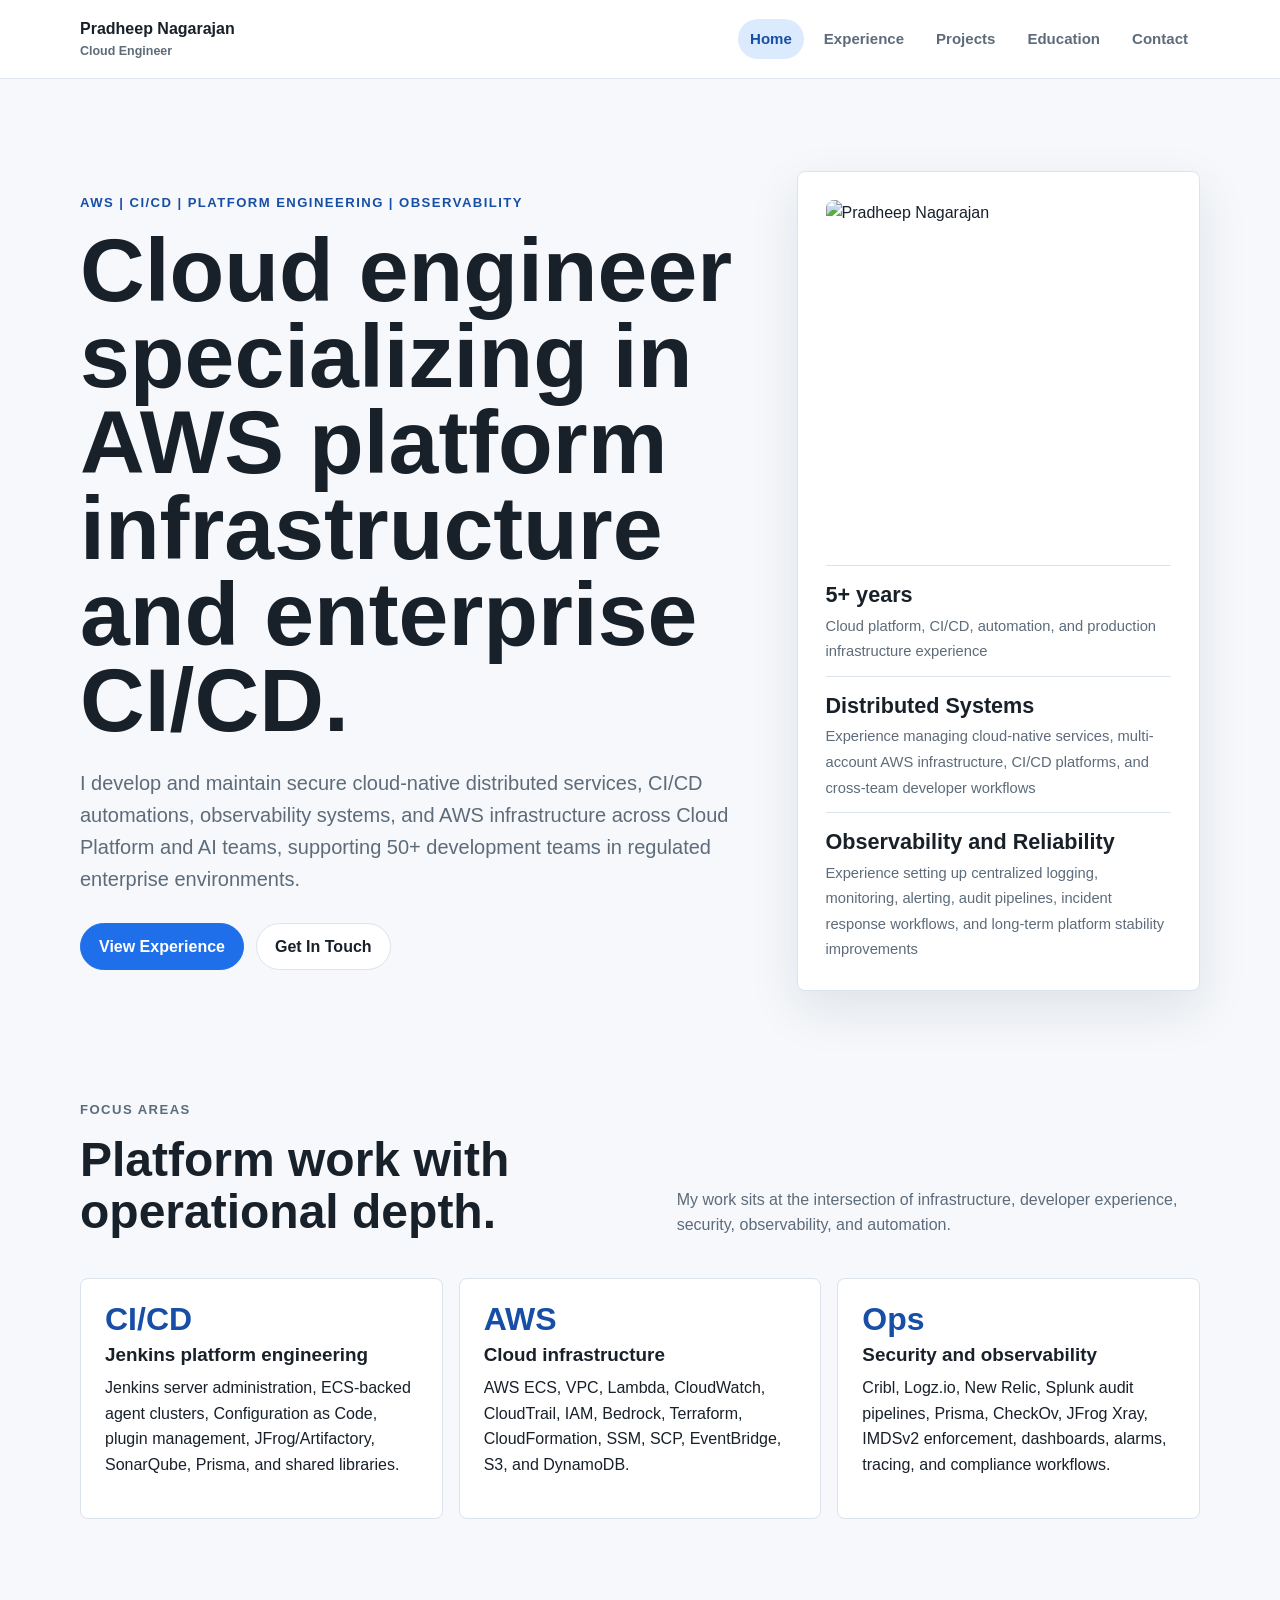
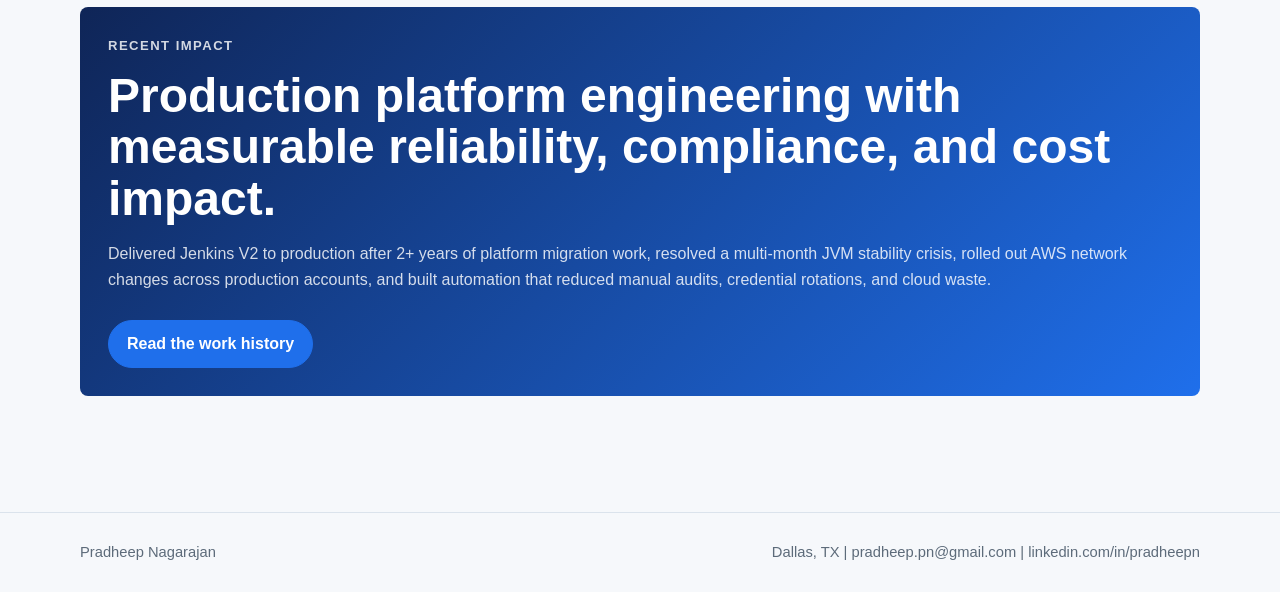
==== index.html @ 3d2385f6 "Bust stale stylesheet cache" ====
<!doctype html>
<html lang="en">
<head>
  <meta charset="utf-8">
  <meta name="viewport" content="width=device-width, initial-scale=1.0">
  <meta name="description" content="Pradheep Nagarajan - Cloud Engineer focused on AWS, platform engineering, CI/CD, observability, security, automation, and AI infrastructure.">
  <title>Pradheep Nagarajan | Cloud Engineer</title>
  <link rel="stylesheet" href="style.css?v=20260517">
</head>
<body>
  <header class="site-header">
    <nav class="nav" aria-label="Primary navigation">
      <a class="brand" href="index.html">Pradheep Nagarajan <span>Cloud Engineer</span></a>
      <div class="nav-links">
        <a class="active" href="index.html">Home</a>
        <a href="experience.html">Experience</a>
        <a href="project.html">Projects</a>
        <a href="education.html">Education</a>
        <a href="contact.html">Contact</a>
      </div>
    </nav>
  </header>

  <main class="page">
    <section class="hero">
      <div>
        <p class="eyebrow">AWS | CI/CD | Platform Engineering | Observability</p>
        <h1>Cloud engineer specializing in AWS platform infrastructure and enterprise CI/CD.</h1>
        <p class="lead">I develop and maintain secure cloud-native distributed services, CI/CD automations, observability systems, and AWS infrastructure across Cloud Platform and AI teams, supporting 50+ development teams in regulated enterprise environments.</p>
        <div class="hero-actions">
          <a class="button primary" href="experience.html">View Experience</a>
          <a class="button secondary" href="contact.html">Get In Touch</a>
        </div>
      </div>
      <aside class="hero-card" aria-label="Profile summary">
        <img class="profile-photo" src="dp.jpg" alt="Pradheep Nagarajan">
        <div class="quick-facts">
          <div class="fact">
            <strong>5+ years</strong>
            <span>Cloud platform, CI/CD, automation, and production infrastructure experience</span>
          </div>
          <div class="fact">
            <strong>Distributed Systems</strong>
            <span>Experience managing cloud-native services, multi-account AWS infrastructure, CI/CD platforms, and cross-team developer workflows</span>
          </div>
          <div class="fact">
            <strong>Observability and Reliability</strong>
            <span>Experience setting up centralized logging, monitoring, alerting, audit pipelines, incident response workflows, and long-term platform stability improvements</span>
          </div>
        </div>
      </aside>
    </section>

    <section class="section">
      <div class="section-header">
        <div>
          <p class="eyebrow">Focus Areas</p>
          <h2>Platform work with operational depth.</h2>
        </div>
        <p>My work sits at the intersection of infrastructure, developer experience, security, observability, and automation.</p>
      </div>
      <div class="grid three">
        <article class="card">
          <span class="metric">CI/CD</span>
          <h3>Jenkins platform engineering</h3>
          <p>Jenkins server administration, ECS-backed agent clusters, Configuration as Code, plugin management, JFrog/Artifactory, SonarQube, Prisma, and shared libraries.</p>
        </article>
        <article class="card">
          <span class="metric">AWS</span>
          <h3>Cloud infrastructure</h3>
          <p>AWS ECS, VPC, Lambda, CloudWatch, CloudTrail, IAM, Bedrock, Terraform, CloudFormation, SSM, SCP, EventBridge, S3, and DynamoDB.</p>
        </article>
        <article class="card">
          <span class="metric">Ops</span>
          <h3>Security and observability</h3>
          <p>Cribl, Logz.io, New Relic, Splunk audit pipelines, Prisma, CheckOv, JFrog Xray, IMDSv2 enforcement, dashboards, alarms, tracing, and compliance workflows.</p>
        </article>
      </div>
    </section>

    <section class="section">
      <div class="callout">
        <p class="eyebrow">Recent Impact</p>
        <h2>Production platform engineering with measurable reliability, compliance, and cost impact.</h2>
        <p>Delivered Jenkins V2 to production after 2+ years of platform migration work, resolved a multi-month JVM stability crisis, rolled out AWS network changes across production accounts, and built automation that reduced manual audits, credential rotations, and cloud waste.</p>
        <div class="button-row">
          <a class="button primary" href="experience.html">Read the work history</a>
        </div>
      </div>
    </section>
  </main>

  <footer class="footer">
    <div class="footer-inner">
      <span>Pradheep Nagarajan</span>
      <span>Dallas, TX | pradheep.pn@gmail.com | linkedin.com/in/pradheepn</span>
    </div>
  </footer>
</body>
</html>
---- style.css ----
:root {
  color-scheme: light;
  --bg: #f6f8fb;
  --surface: #ffffff;
  --surface-strong: #eef3f8;
  --text: #18202a;
  --muted: #5d6b7a;
  --line: #dbe3ec;
  --accent: #1f6feb;
  --accent-dark: #174ea6;
  --accent-soft: #dceafe;
  --shadow: 0 18px 50px rgba(22, 35, 55, 0.1);
  --radius: 8px;
  --max: 1120px;
}

* {
  box-sizing: border-box;
}

html {
  scroll-behavior: smooth;
}

body {
  margin: 0;
  background: var(--bg);
  color: var(--text);
  font-family: Inter, "Segoe UI", Roboto, Arial, sans-serif;
  line-height: 1.6;
}

a {
  color: inherit;
  text-decoration: none;
}

a:hover {
  color: var(--accent);
}

img {
  max-width: 100%;
}

.site-header {
  position: sticky;
  top: 0;
  z-index: 20;
  border-bottom: 1px solid rgba(219, 227, 236, 0.85);
  background: rgba(255, 255, 255, 0.92);
  backdrop-filter: blur(16px);
}

.nav {
  display: flex;
  align-items: center;
  justify-content: space-between;
  gap: 24px;
  width: min(100% - 32px, var(--max));
  margin: 0 auto;
  padding: 16px 0;
}

.brand {
  display: flex;
  flex-direction: column;
  font-weight: 800;
  letter-spacing: 0;
}

.brand span {
  color: var(--muted);
  font-size: 0.78rem;
  font-weight: 600;
}

.nav-links {
  display: flex;
  align-items: center;
  gap: 8px;
  flex-wrap: wrap;
}

.nav-links a {
  border-radius: 999px;
  color: var(--muted);
  font-size: 0.94rem;
  font-weight: 700;
  padding: 8px 12px;
}

.nav-links a:hover,
.nav-links a.active {
  background: var(--accent-soft);
  color: var(--accent-dark);
}

.page {
  width: min(100% - 32px, var(--max));
  margin: 0 auto;
  padding: 56px 0 72px;
}

.hero {
  display: grid;
  grid-template-columns: minmax(0, 1.25fr) minmax(280px, 0.75fr);
  align-items: center;
  gap: 44px;
  min-height: calc(100vh - 74px);
  padding: 36px 0 64px;
}

.eyebrow {
  color: var(--accent-dark);
  font-size: 0.82rem;
  font-weight: 800;
  letter-spacing: 0.11em;
  margin: 0 0 14px;
  text-transform: uppercase;
}

h1,
h2,
h3,
p {
  margin-top: 0;
}

h1 {
  font-size: clamp(2.75rem, 7vw, 5.8rem);
  line-height: 0.96;
  margin-bottom: 24px;
}

h2 {
  font-size: clamp(1.8rem, 4vw, 3rem);
  line-height: 1.08;
  margin-bottom: 16px;
}

h3 {
  font-size: 1.18rem;
  line-height: 1.3;
  margin-bottom: 8px;
}

.lead {
  color: var(--muted);
  font-size: clamp(1.05rem, 2vw, 1.25rem);
  max-width: 760px;
}

.hero-actions,
.button-row {
  display: flex;
  flex-wrap: wrap;
  gap: 12px;
  margin-top: 28px;
}

.button {
  align-items: center;
  border: 1px solid var(--line);
  border-radius: 999px;
  display: inline-flex;
  font-weight: 800;
  gap: 8px;
  justify-content: center;
  min-height: 44px;
  padding: 10px 18px;
}

.button.primary {
  background: var(--accent);
  border-color: var(--accent);
  color: white;
}

.button.primary:hover {
  background: var(--accent-dark);
  color: white;
}

.button.secondary {
  background: var(--surface);
  color: var(--text);
}

.hero-card {
  background: var(--surface);
  border: 1px solid var(--line);
  border-radius: var(--radius);
  box-shadow: var(--shadow);
  padding: 28px;
}

.profile-photo {
  aspect-ratio: 1;
  border-radius: var(--radius);
  display: block;
  object-fit: cover;
  width: 100%;
}

.quick-facts {
  display: grid;
  gap: 12px;
  margin-top: 20px;
}

.fact {
  border-top: 1px solid var(--line);
  padding-top: 12px;
}

.fact strong {
  display: block;
  font-size: 1.35rem;
}

.fact span {
  color: var(--muted);
  font-size: 0.92rem;
}

.section {
  padding: 44px 0;
}

.section-header {
  align-items: end;
  display: flex;
  gap: 20px;
  justify-content: space-between;
  margin-bottom: 24px;
}

.section-header p {
  color: var(--muted);
  max-width: 620px;
}

.grid {
  display: grid;
  gap: 16px;
}

.grid.two {
  grid-template-columns: repeat(2, minmax(0, 1fr));
}

.grid.three {
  grid-template-columns: repeat(3, minmax(0, 1fr));
}

.card {
  background: var(--surface);
  border: 1px solid var(--line);
  border-radius: var(--radius);
  padding: 24px;
}

.card.highlight {
  border-color: rgba(31, 111, 235, 0.32);
  box-shadow: var(--shadow);
}

.metric {
  color: var(--accent-dark);
  display: block;
  font-size: 2rem;
  font-weight: 900;
  line-height: 1;
  margin-bottom: 8px;
}

.tags {
  display: flex;
  flex-wrap: wrap;
  gap: 8px;
  margin-top: 16px;
}

.tag {
  background: var(--surface-strong);
  border: 1px solid var(--line);
  border-radius: 999px;
  color: var(--muted);
  font-size: 0.88rem;
  font-weight: 700;
  padding: 6px 10px;
}

.timeline {
  display: grid;
  gap: 20px;
}

.role {
  background: var(--surface);
  border: 1px solid var(--line);
  border-radius: var(--radius);
  padding: 28px;
}

.role-header {
  display: flex;
  gap: 20px;
  justify-content: space-between;
  margin-bottom: 18px;
}

.role-meta {
  color: var(--muted);
  font-weight: 700;
}

.role ul,
.project ul {
  margin: 14px 0 0;
  padding-left: 20px;
}

.role li,
.project li {
  margin-bottom: 10px;
}

.callout {
  background: linear-gradient(135deg, #0f2557, #1f6feb);
  border-radius: var(--radius);
  color: white;
  padding: 28px;
}

.callout p {
  color: rgba(255, 255, 255, 0.82);
}

.footer {
  border-top: 1px solid var(--line);
  color: var(--muted);
  font-size: 0.92rem;
  padding: 28px 0;
}

.footer-inner {
  display: flex;
  gap: 16px;
  justify-content: space-between;
  width: min(100% - 32px, var(--max));
  margin: 0 auto;
}

@media (max-width: 820px) {
  .nav {
    align-items: flex-start;
    flex-direction: column;
  }

  .nav-links {
    width: 100%;
  }

  .hero,
  .grid.two,
  .grid.three {
    grid-template-columns: 1fr;
  }

  .hero {
    min-height: auto;
    padding-top: 28px;
  }

  .section-header,
  .role-header,
  .footer-inner {
    align-items: flex-start;
    flex-direction: column;
  }
}
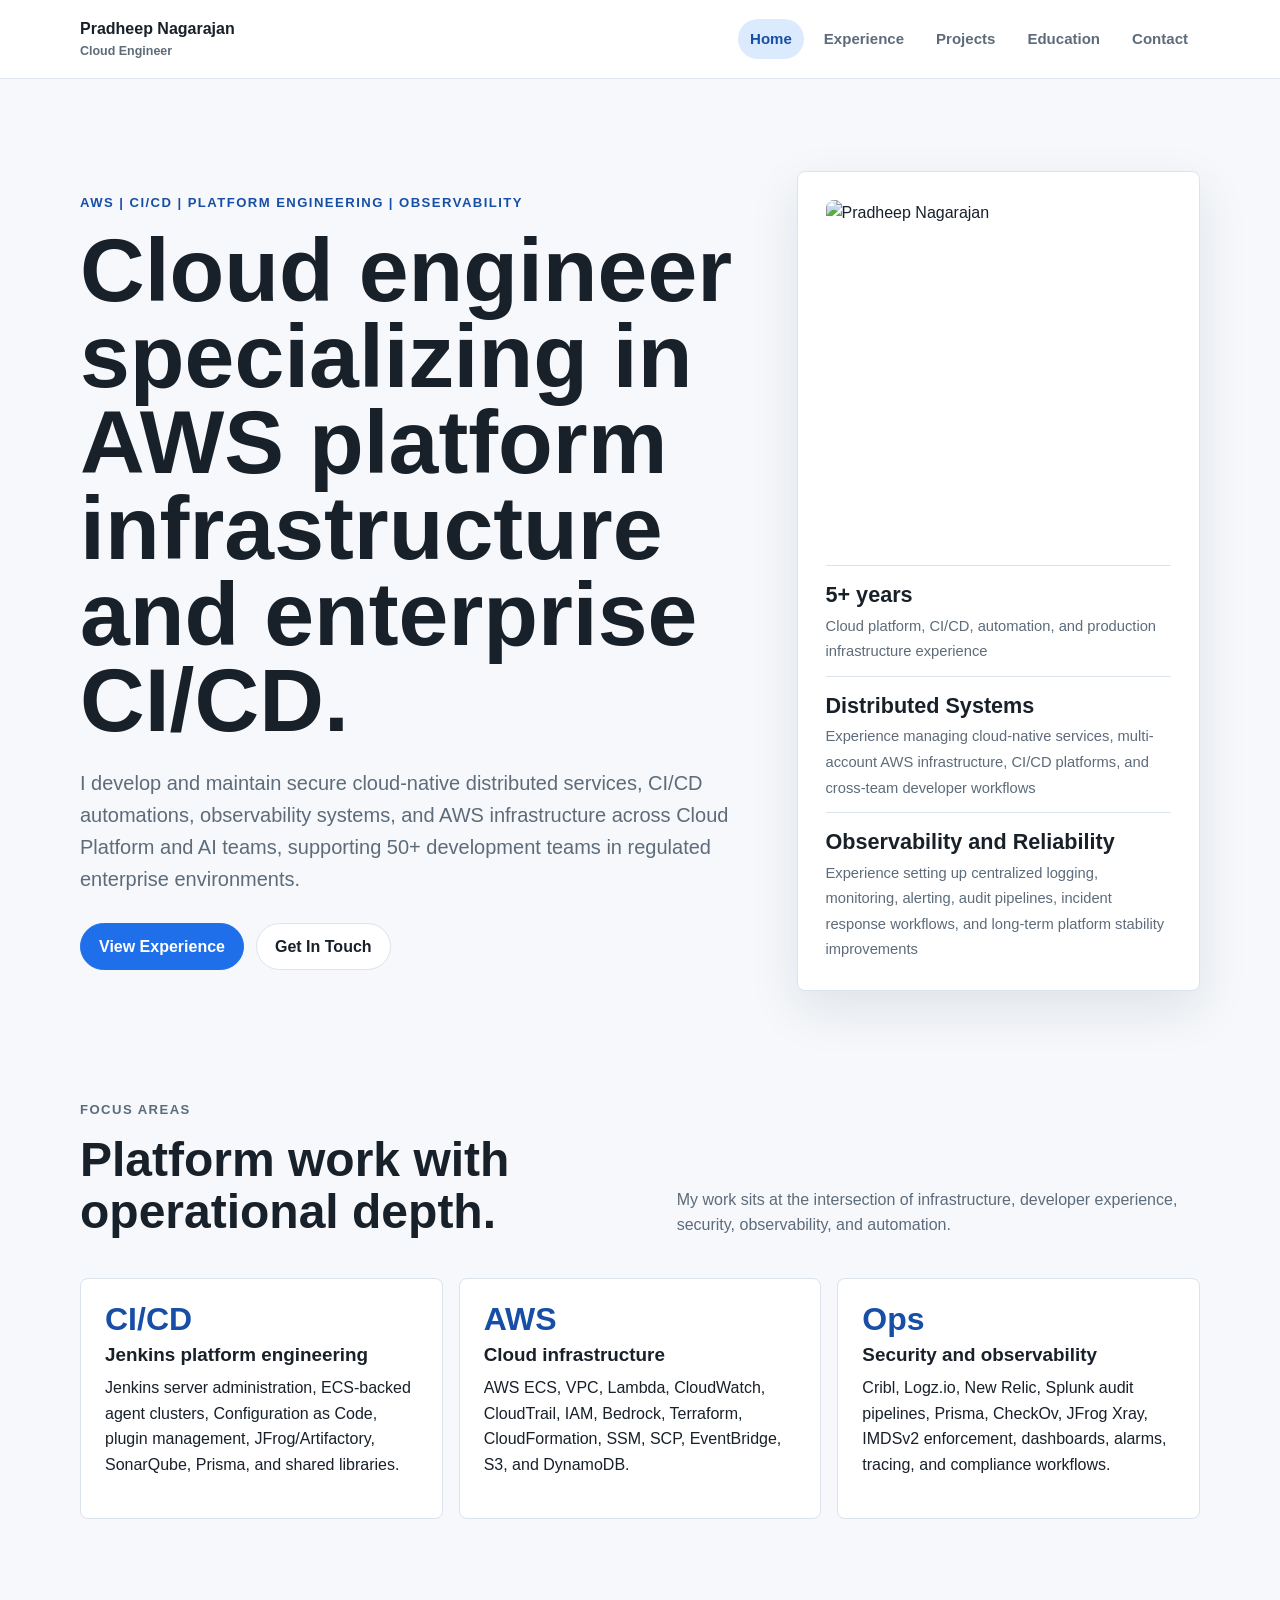
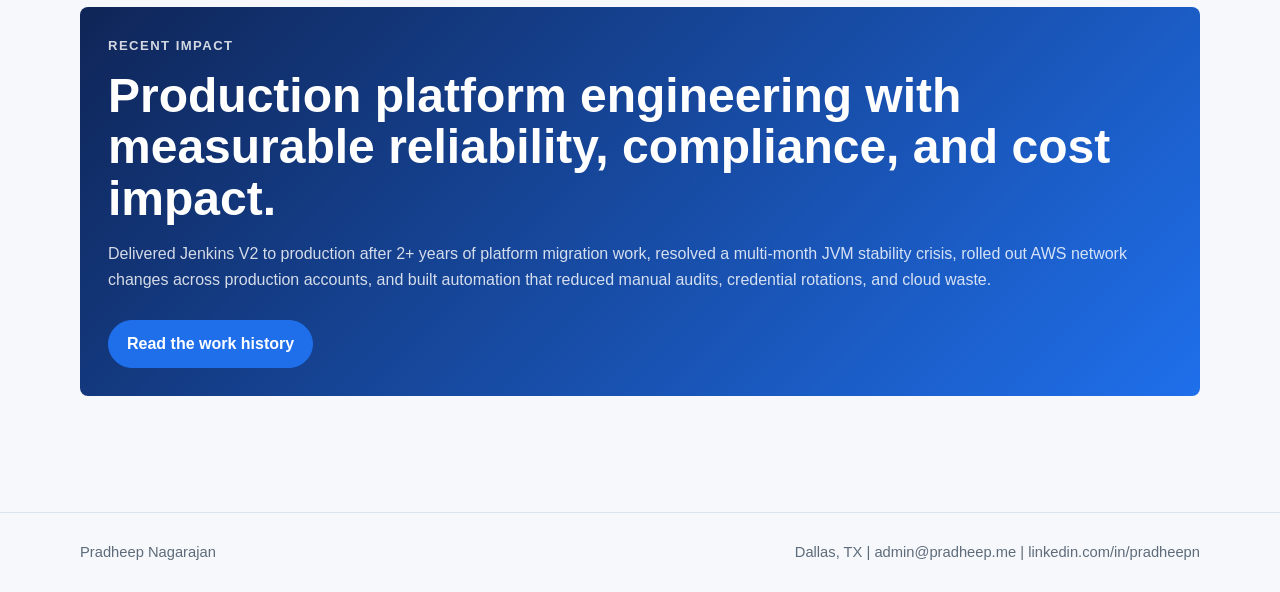
==== commit 26430b60: "Update public contact details" ====
--- a/index.html
+++ b/index.html
@@ -93,7 +93,7 @@
   <footer class="footer">
     <div class="footer-inner">
       <span>Pradheep Nagarajan</span>
-      <span>Dallas, TX | pradheep.pn@gmail.com | linkedin.com/in/pradheepn</span>
+      <span>Dallas, TX | admin@pradheep.me | linkedin.com/in/pradheepn</span>
     </div>
   </footer>
 </body>
--- a/style.css
+++ b/style.css
@@ -371,7 +371,7 @@
 
   .hero {
     min-height: auto;
-    padding-top: 28px;
+    padding: 28px 0 36px;
   }
 
   .section-header,
@@ -381,3 +381,75 @@
     flex-direction: column;
   }
 }
+
+@media (max-width: 560px) {
+  .page {
+    width: min(100% - 24px, var(--max));
+    padding: 28px 0 44px;
+  }
+
+  .nav {
+    gap: 12px;
+    padding: 12px 0;
+  }
+
+  .nav-links {
+    gap: 4px;
+  }
+
+  .nav-links a {
+    font-size: 0.86rem;
+    padding: 6px 9px;
+  }
+
+  .hero {
+    gap: 22px;
+    padding: 20px 0 28px;
+  }
+
+  h1 {
+    font-size: clamp(2.15rem, 12vw, 3rem);
+    margin-bottom: 16px;
+  }
+
+  h2 {
+    font-size: 1.65rem;
+  }
+
+  .lead {
+    font-size: 1rem;
+  }
+
+  .hero-actions,
+  .button-row {
+    margin-top: 18px;
+  }
+
+  .hero-card,
+  .card,
+  .role,
+  .callout {
+    padding: 18px;
+  }
+
+  .profile-photo {
+    max-height: 280px;
+  }
+
+  .quick-facts {
+    gap: 8px;
+    margin-top: 14px;
+  }
+
+  .fact {
+    padding-top: 10px;
+  }
+
+  .fact strong {
+    font-size: 1.12rem;
+  }
+
+  .section {
+    padding: 28px 0;
+  }
+}
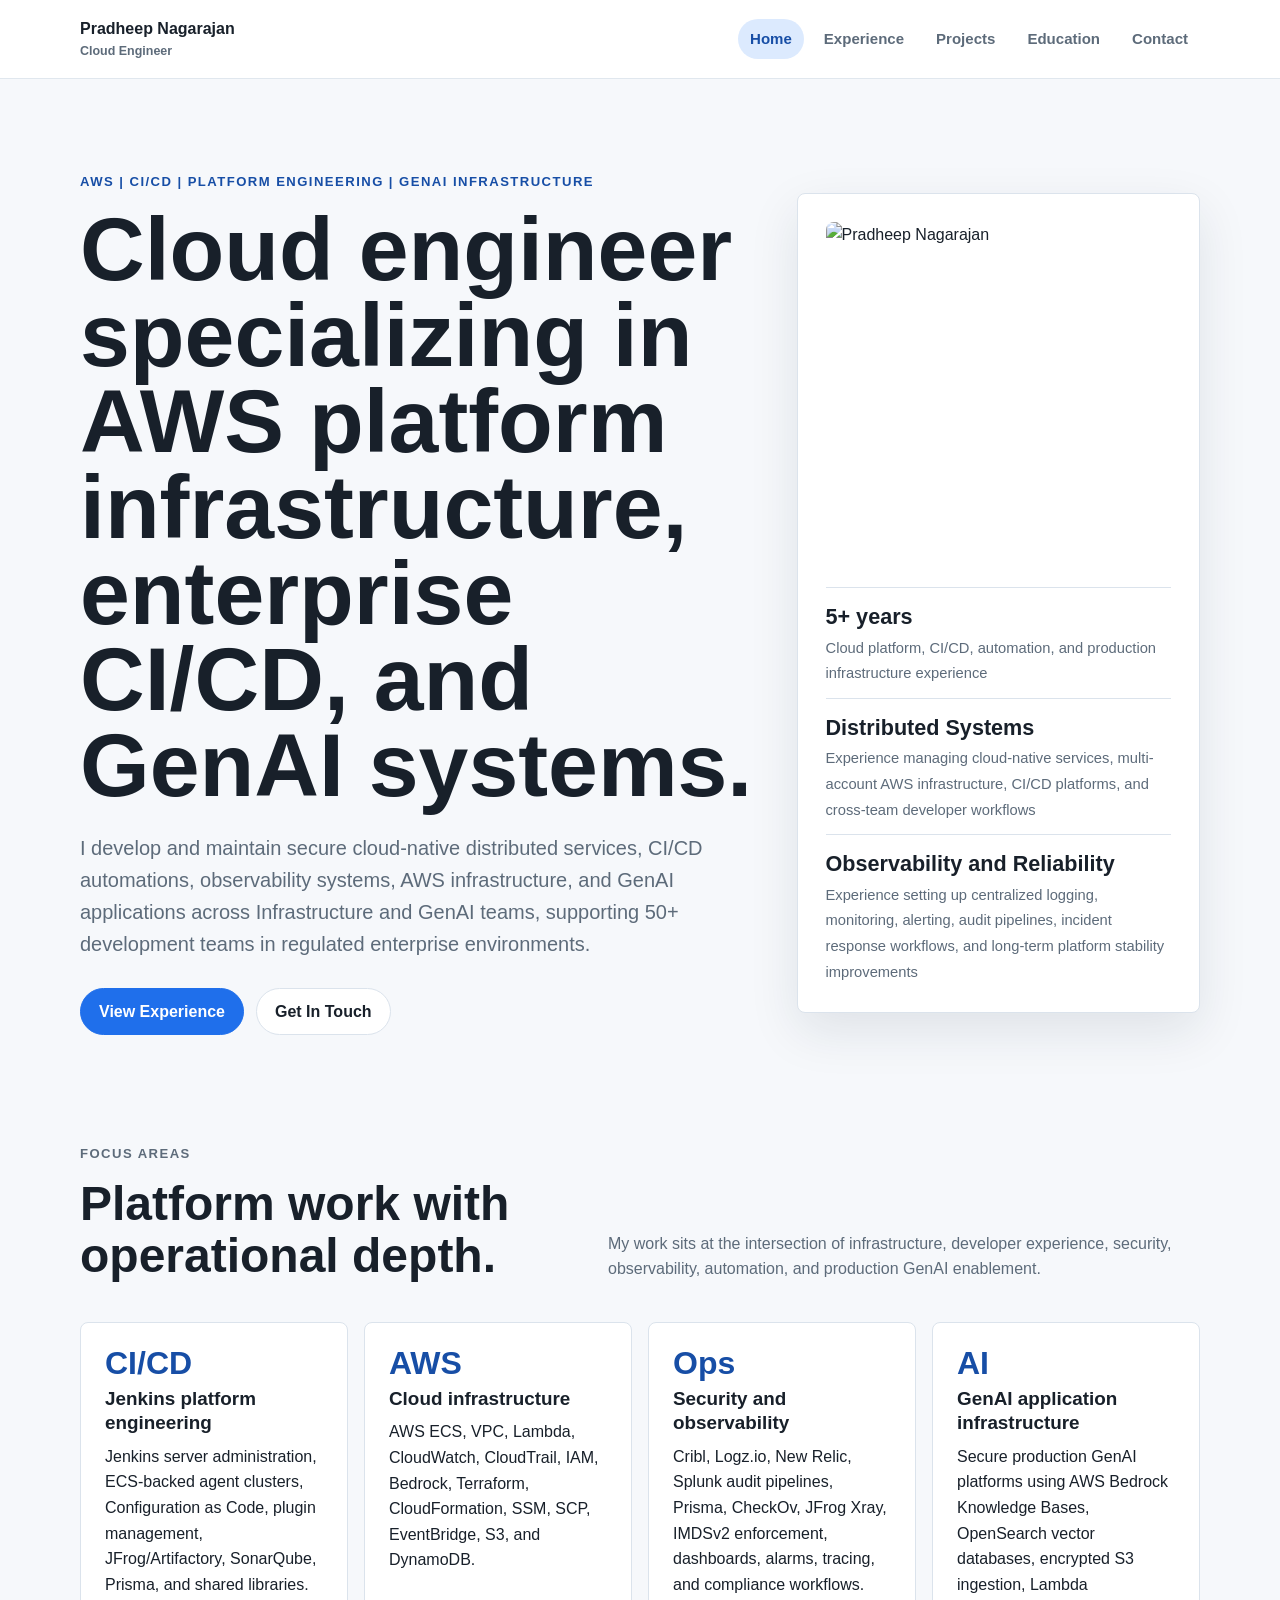
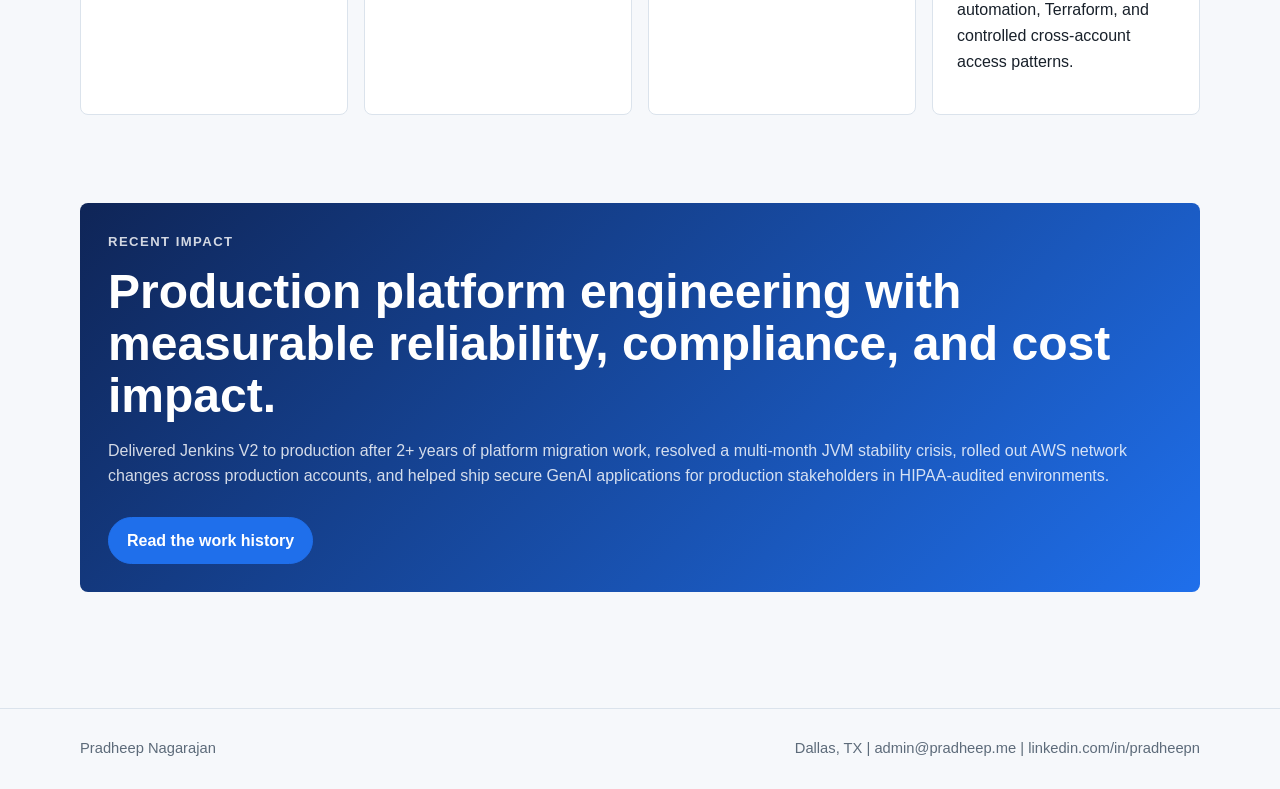
==== commit 0543e47a: "Surface GenAI experience on homepage" ====
--- a/index.html
+++ b/index.html
@@ -24,9 +24,9 @@
   <main class="page">
     <section class="hero">
       <div>
-        <p class="eyebrow">AWS | CI/CD | Platform Engineering | Observability</p>
-        <h1>Cloud engineer specializing in AWS platform infrastructure and enterprise CI/CD.</h1>
-        <p class="lead">I develop and maintain secure cloud-native distributed services, CI/CD automations, observability systems, and AWS infrastructure across Cloud Platform and AI teams, supporting 50+ development teams in regulated enterprise environments.</p>
+        <p class="eyebrow">AWS | CI/CD | Platform Engineering | GenAI Infrastructure</p>
+        <h1>Cloud engineer specializing in AWS platform infrastructure, enterprise CI/CD, and GenAI systems.</h1>
+        <p class="lead">I develop and maintain secure cloud-native distributed services, CI/CD automations, observability systems, AWS infrastructure, and GenAI applications across Infrastructure and GenAI teams, supporting 50+ development teams in regulated enterprise environments.</p>
         <div class="hero-actions">
           <a class="button primary" href="experience.html">View Experience</a>
           <a class="button secondary" href="contact.html">Get In Touch</a>
@@ -57,7 +57,7 @@
           <p class="eyebrow">Focus Areas</p>
           <h2>Platform work with operational depth.</h2>
         </div>
-        <p>My work sits at the intersection of infrastructure, developer experience, security, observability, and automation.</p>
+        <p>My work sits at the intersection of infrastructure, developer experience, security, observability, automation, and production GenAI enablement.</p>
       </div>
       <div class="grid three">
         <article class="card">
@@ -75,6 +75,11 @@
           <h3>Security and observability</h3>
           <p>Cribl, Logz.io, New Relic, Splunk audit pipelines, Prisma, CheckOv, JFrog Xray, IMDSv2 enforcement, dashboards, alarms, tracing, and compliance workflows.</p>
         </article>
+        <article class="card">
+          <span class="metric">AI</span>
+          <h3>GenAI application infrastructure</h3>
+          <p>Secure production GenAI platforms using AWS Bedrock Knowledge Bases, OpenSearch vector databases, encrypted S3 ingestion, Lambda automation, Terraform, and controlled cross-account access patterns.</p>
+        </article>
       </div>
     </section>
 
@@ -82,7 +87,7 @@
       <div class="callout">
         <p class="eyebrow">Recent Impact</p>
         <h2>Production platform engineering with measurable reliability, compliance, and cost impact.</h2>
-        <p>Delivered Jenkins V2 to production after 2+ years of platform migration work, resolved a multi-month JVM stability crisis, rolled out AWS network changes across production accounts, and built automation that reduced manual audits, credential rotations, and cloud waste.</p>
+        <p>Delivered Jenkins V2 to production after 2+ years of platform migration work, resolved a multi-month JVM stability crisis, rolled out AWS network changes across production accounts, and helped ship secure GenAI applications for production stakeholders in HIPAA-audited environments.</p>
         <div class="button-row">
           <a class="button primary" href="experience.html">Read the work history</a>
         </div>
--- a/style.css
+++ b/style.css
@@ -251,7 +251,7 @@
 }
 
 .grid.three {
-  grid-template-columns: repeat(3, minmax(0, 1fr));
+  grid-template-columns: repeat(4, minmax(0, 1fr));
 }
 
 .card {
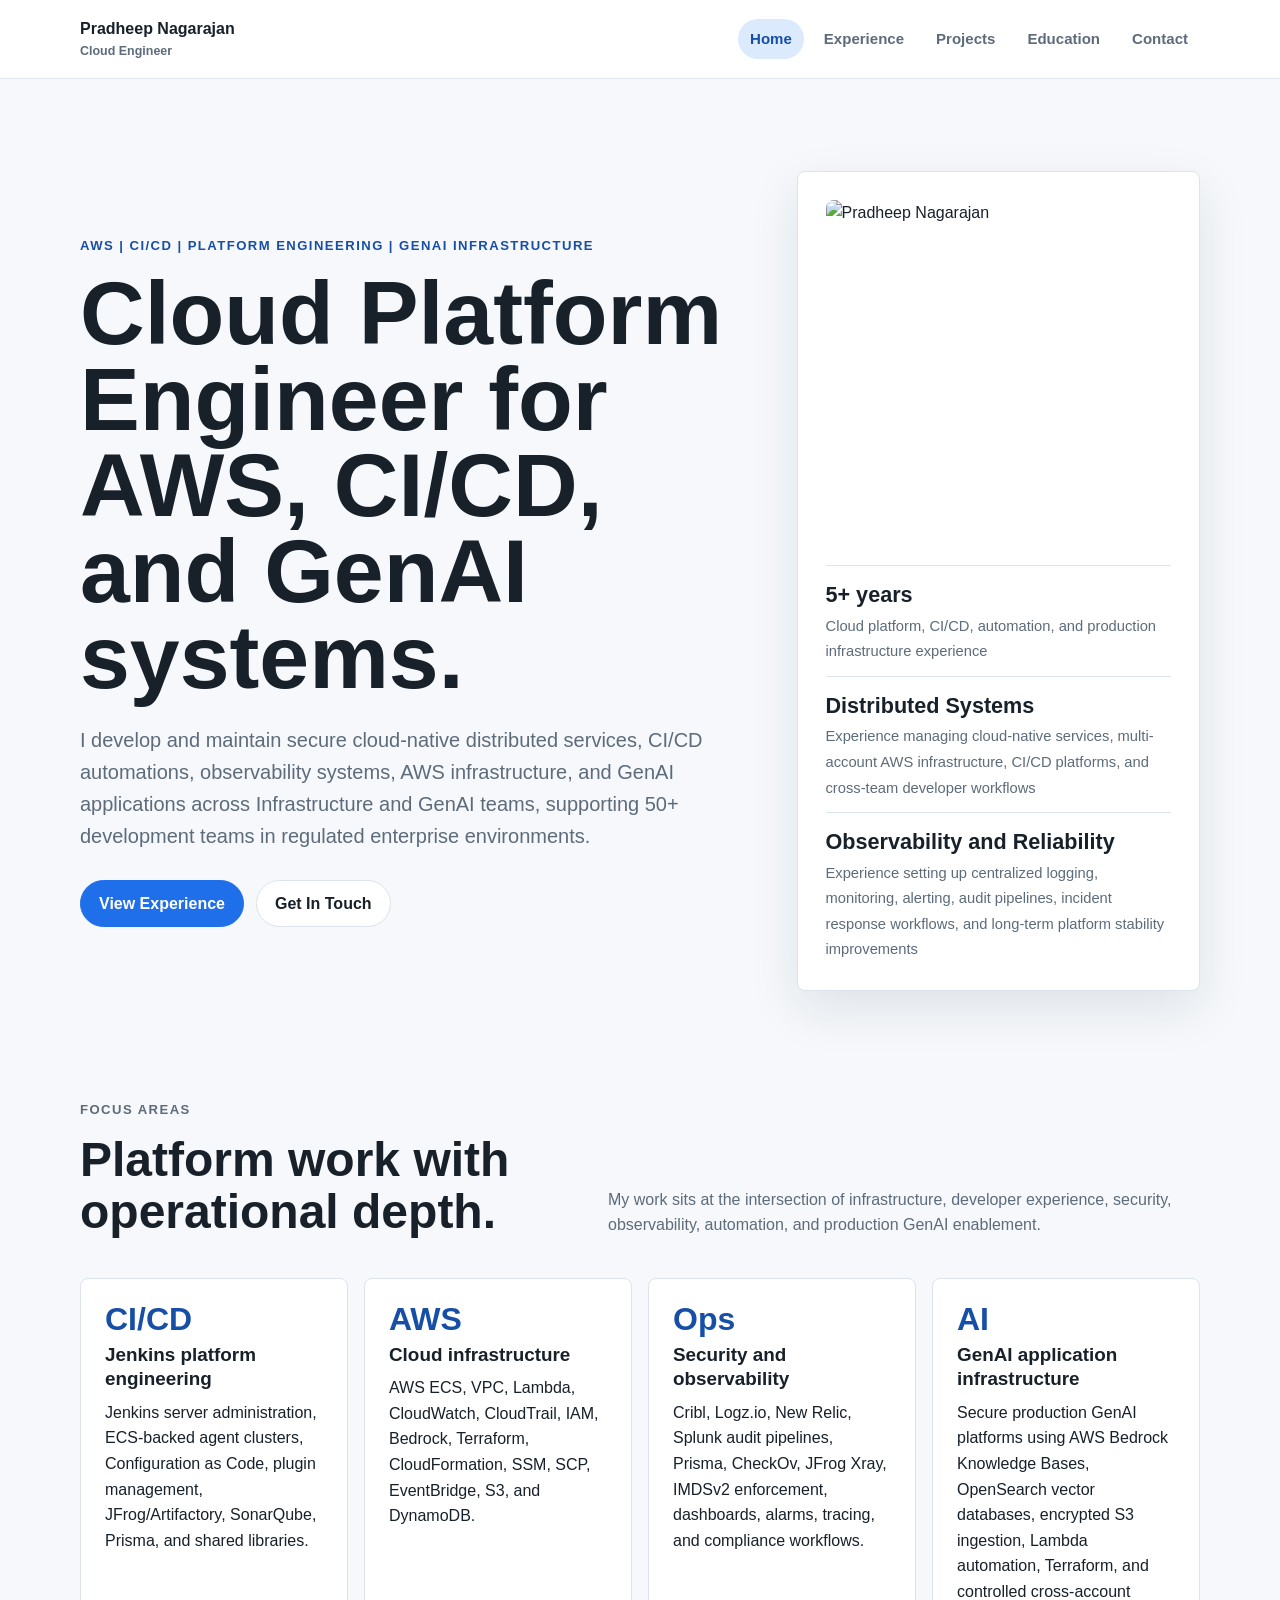
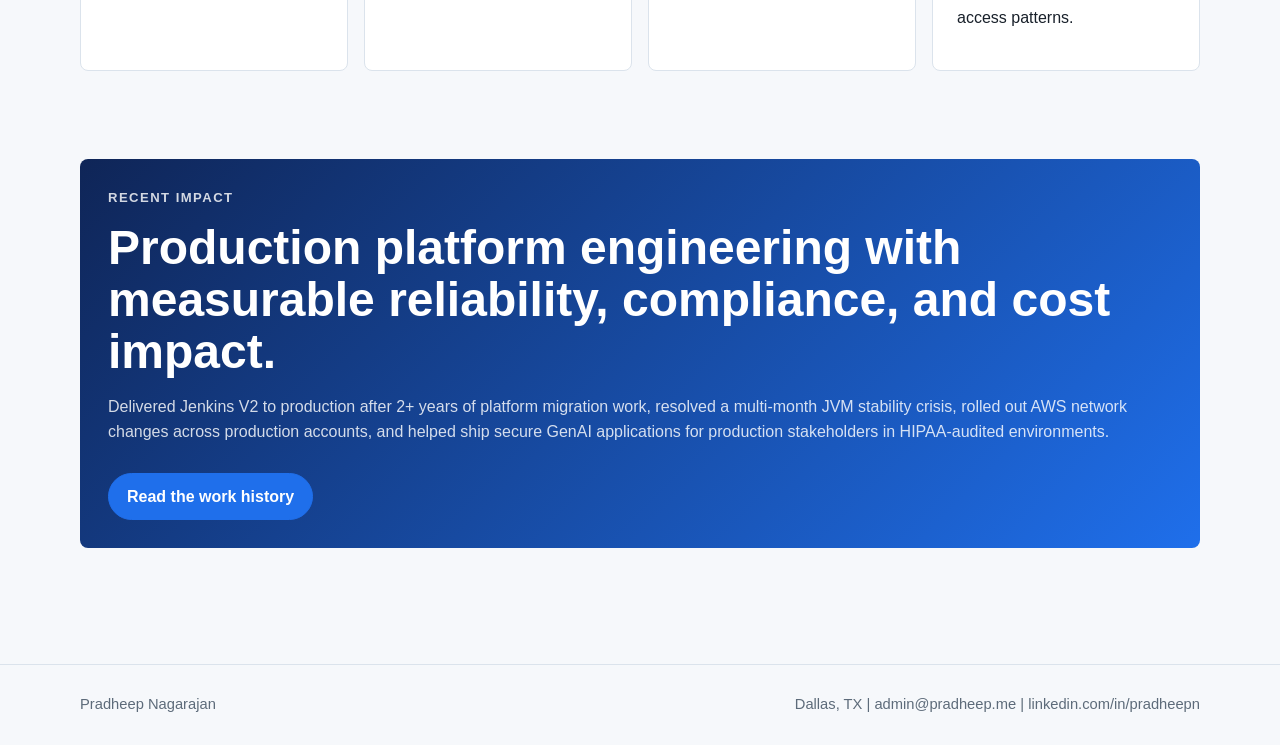
==== commit 237d08b4: "Tighten homepage hero headline" ====
--- a/index.html
+++ b/index.html
@@ -25,7 +25,7 @@
     <section class="hero">
       <div>
         <p class="eyebrow">AWS | CI/CD | Platform Engineering | GenAI Infrastructure</p>
-        <h1>Cloud engineer specializing in AWS platform infrastructure, enterprise CI/CD, and GenAI systems.</h1>
+        <h1>Cloud Platform Engineer for AWS, CI/CD, and GenAI systems.</h1>
         <p class="lead">I develop and maintain secure cloud-native distributed services, CI/CD automations, observability systems, AWS infrastructure, and GenAI applications across Infrastructure and GenAI teams, supporting 50+ development teams in regulated enterprise environments.</p>
         <div class="hero-actions">
           <a class="button primary" href="experience.html">View Experience</a>
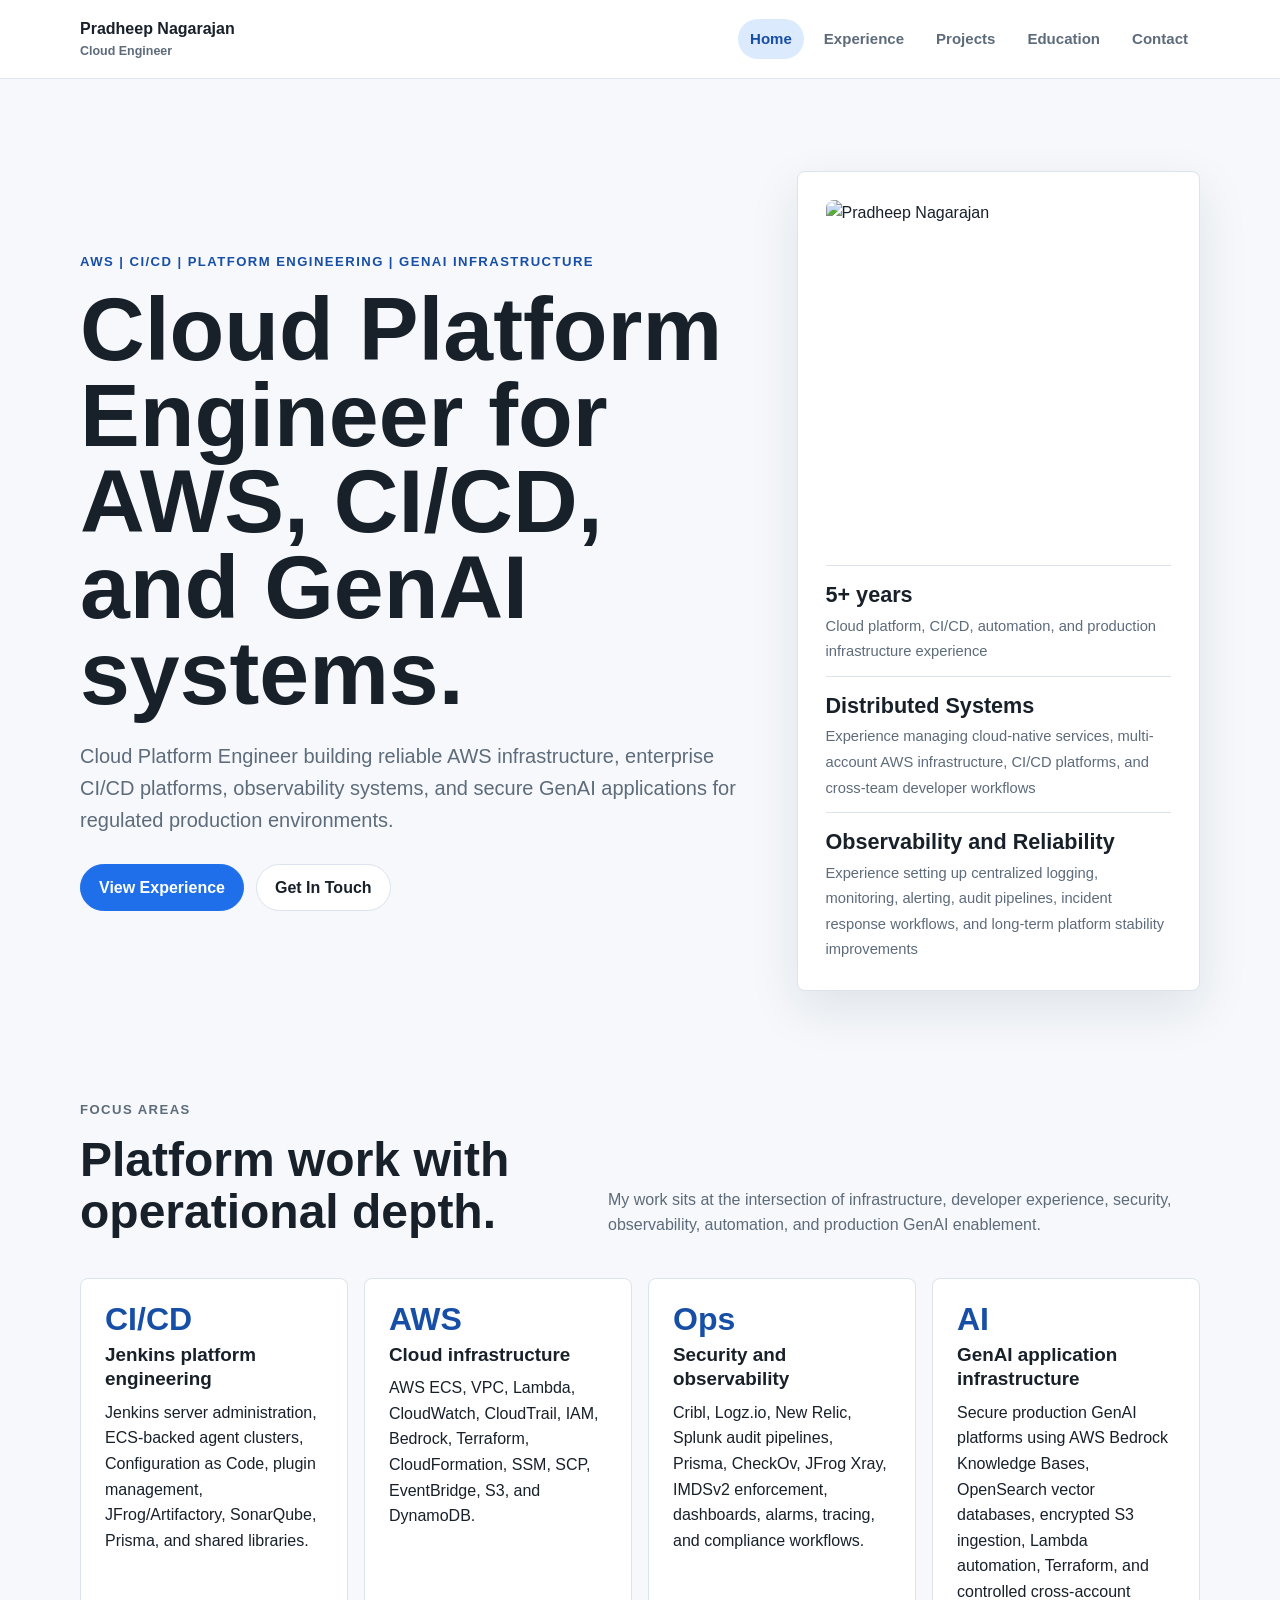
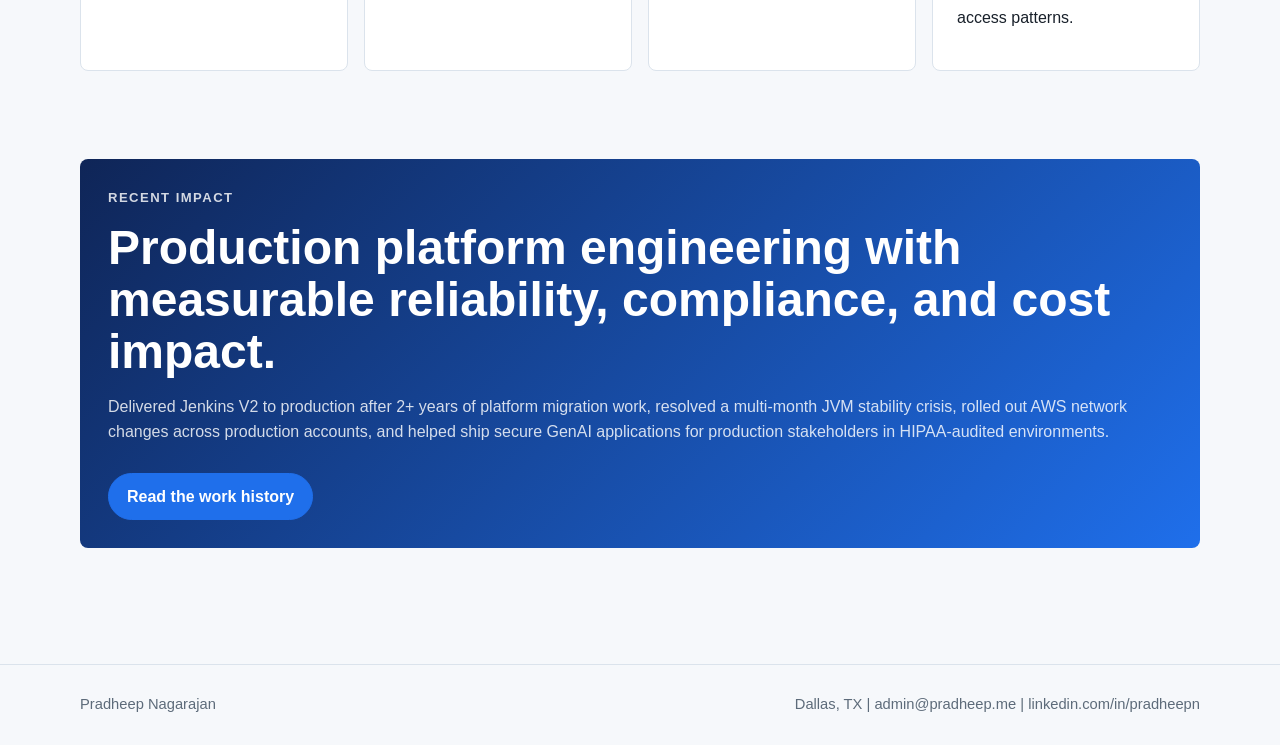
==== commit 2d6f3086: "Refine homepage summary" ====
--- a/index.html
+++ b/index.html
@@ -26,7 +26,7 @@
       <div>
         <p class="eyebrow">AWS | CI/CD | Platform Engineering | GenAI Infrastructure</p>
         <h1>Cloud Platform Engineer for AWS, CI/CD, and GenAI systems.</h1>
-        <p class="lead">I develop and maintain secure cloud-native distributed services, CI/CD automations, observability systems, AWS infrastructure, and GenAI applications across Infrastructure and GenAI teams, supporting 50+ development teams in regulated enterprise environments.</p>
+        <p class="lead">Cloud Platform Engineer building reliable AWS infrastructure, enterprise CI/CD platforms, observability systems, and secure GenAI applications for regulated production environments.</p>
         <div class="hero-actions">
           <a class="button primary" href="experience.html">View Experience</a>
           <a class="button secondary" href="contact.html">Get In Touch</a>
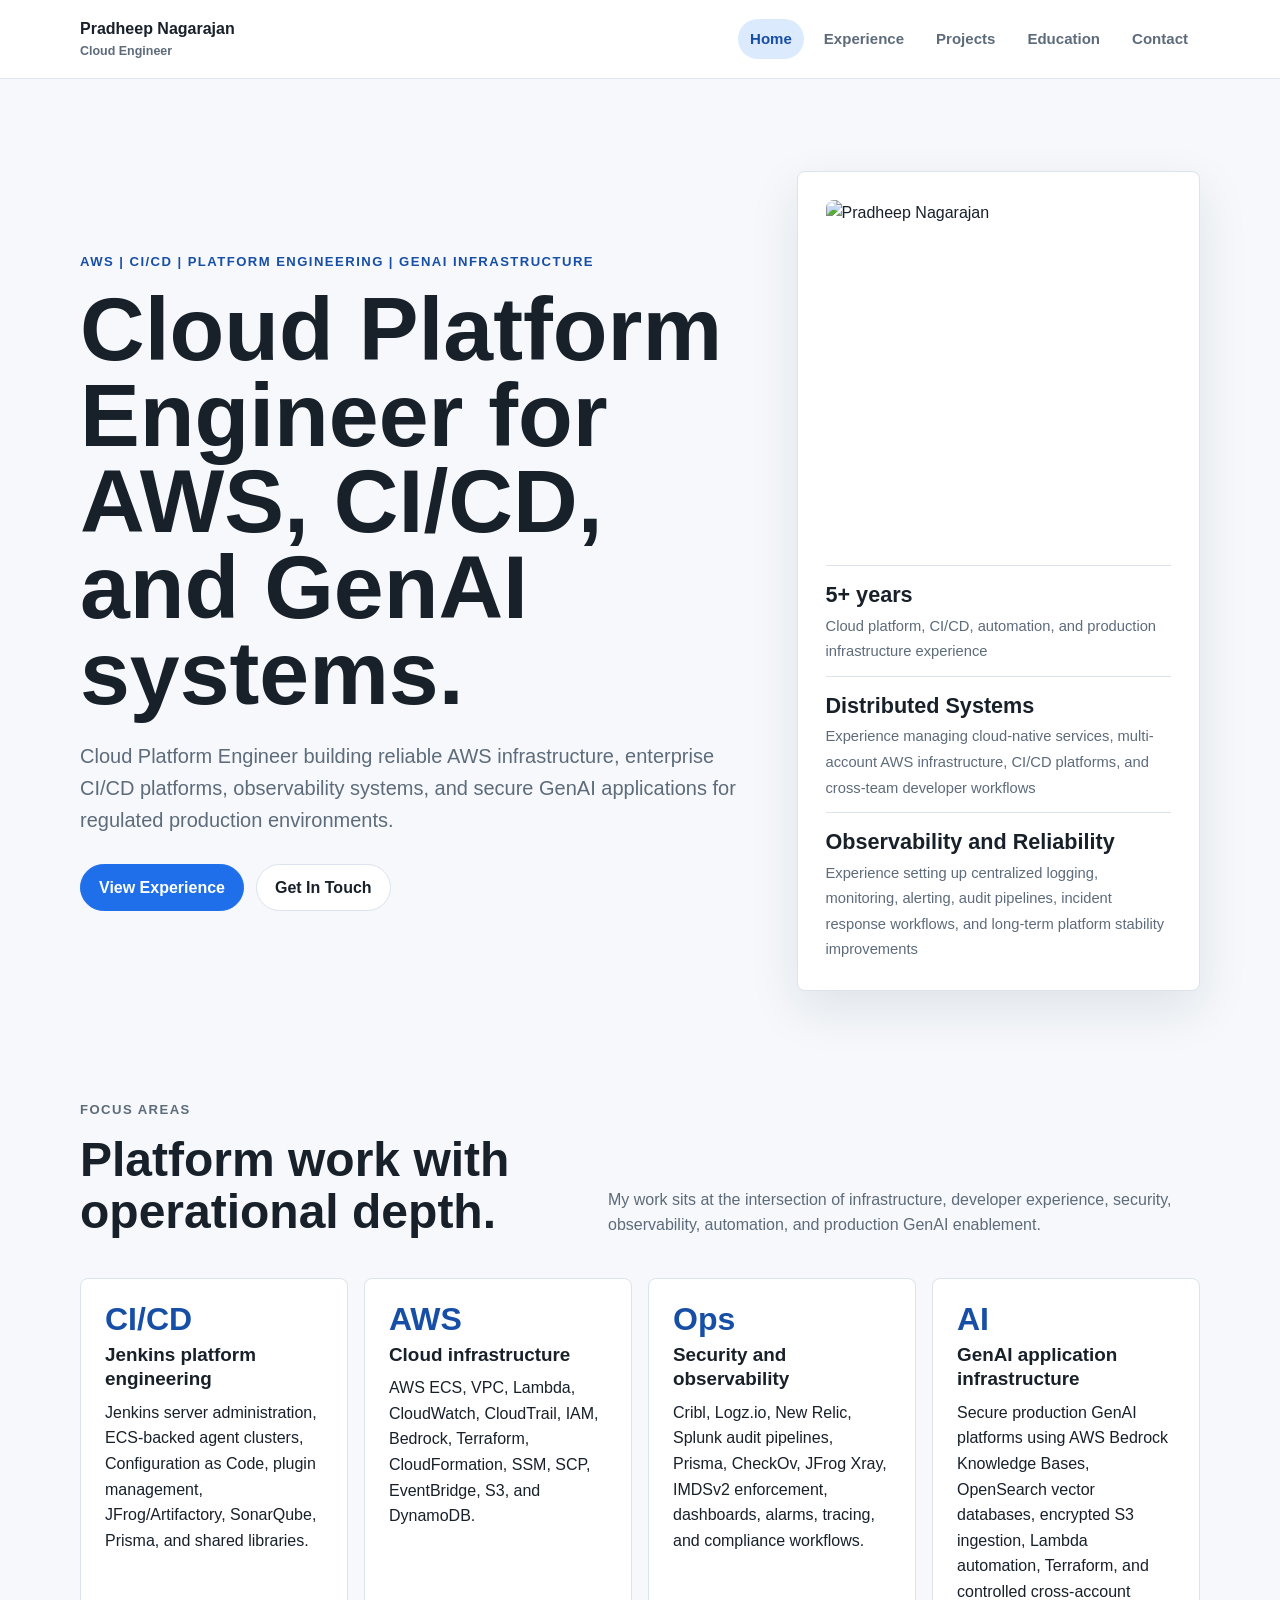
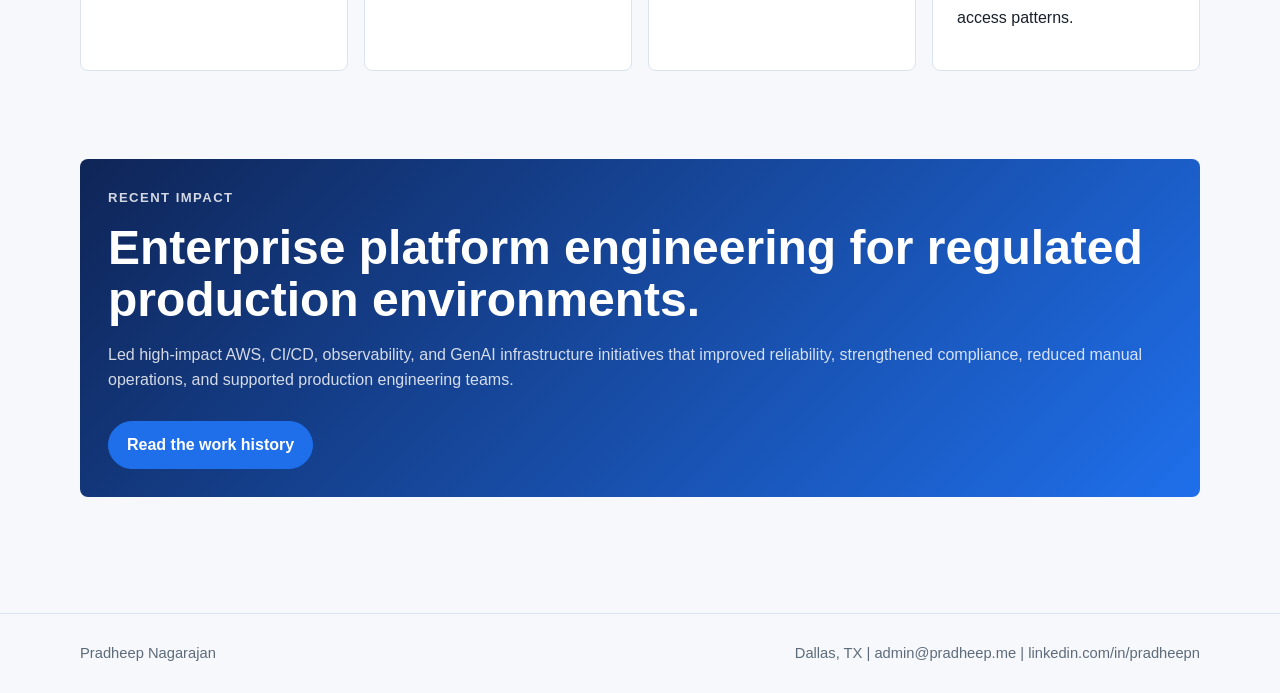
==== commit 23606283: "Refine homepage impact statement" ====
--- a/index.html
+++ b/index.html
@@ -86,8 +86,8 @@
     <section class="section">
       <div class="callout">
         <p class="eyebrow">Recent Impact</p>
-        <h2>Production platform engineering with measurable reliability, compliance, and cost impact.</h2>
-        <p>Delivered Jenkins V2 to production after 2+ years of platform migration work, resolved a multi-month JVM stability crisis, rolled out AWS network changes across production accounts, and helped ship secure GenAI applications for production stakeholders in HIPAA-audited environments.</p>
+        <h2>Enterprise platform engineering for regulated production environments.</h2>
+        <p>Led high-impact AWS, CI/CD, observability, and GenAI infrastructure initiatives that improved reliability, strengthened compliance, reduced manual operations, and supported production engineering teams.</p>
         <div class="button-row">
           <a class="button primary" href="experience.html">Read the work history</a>
         </div>
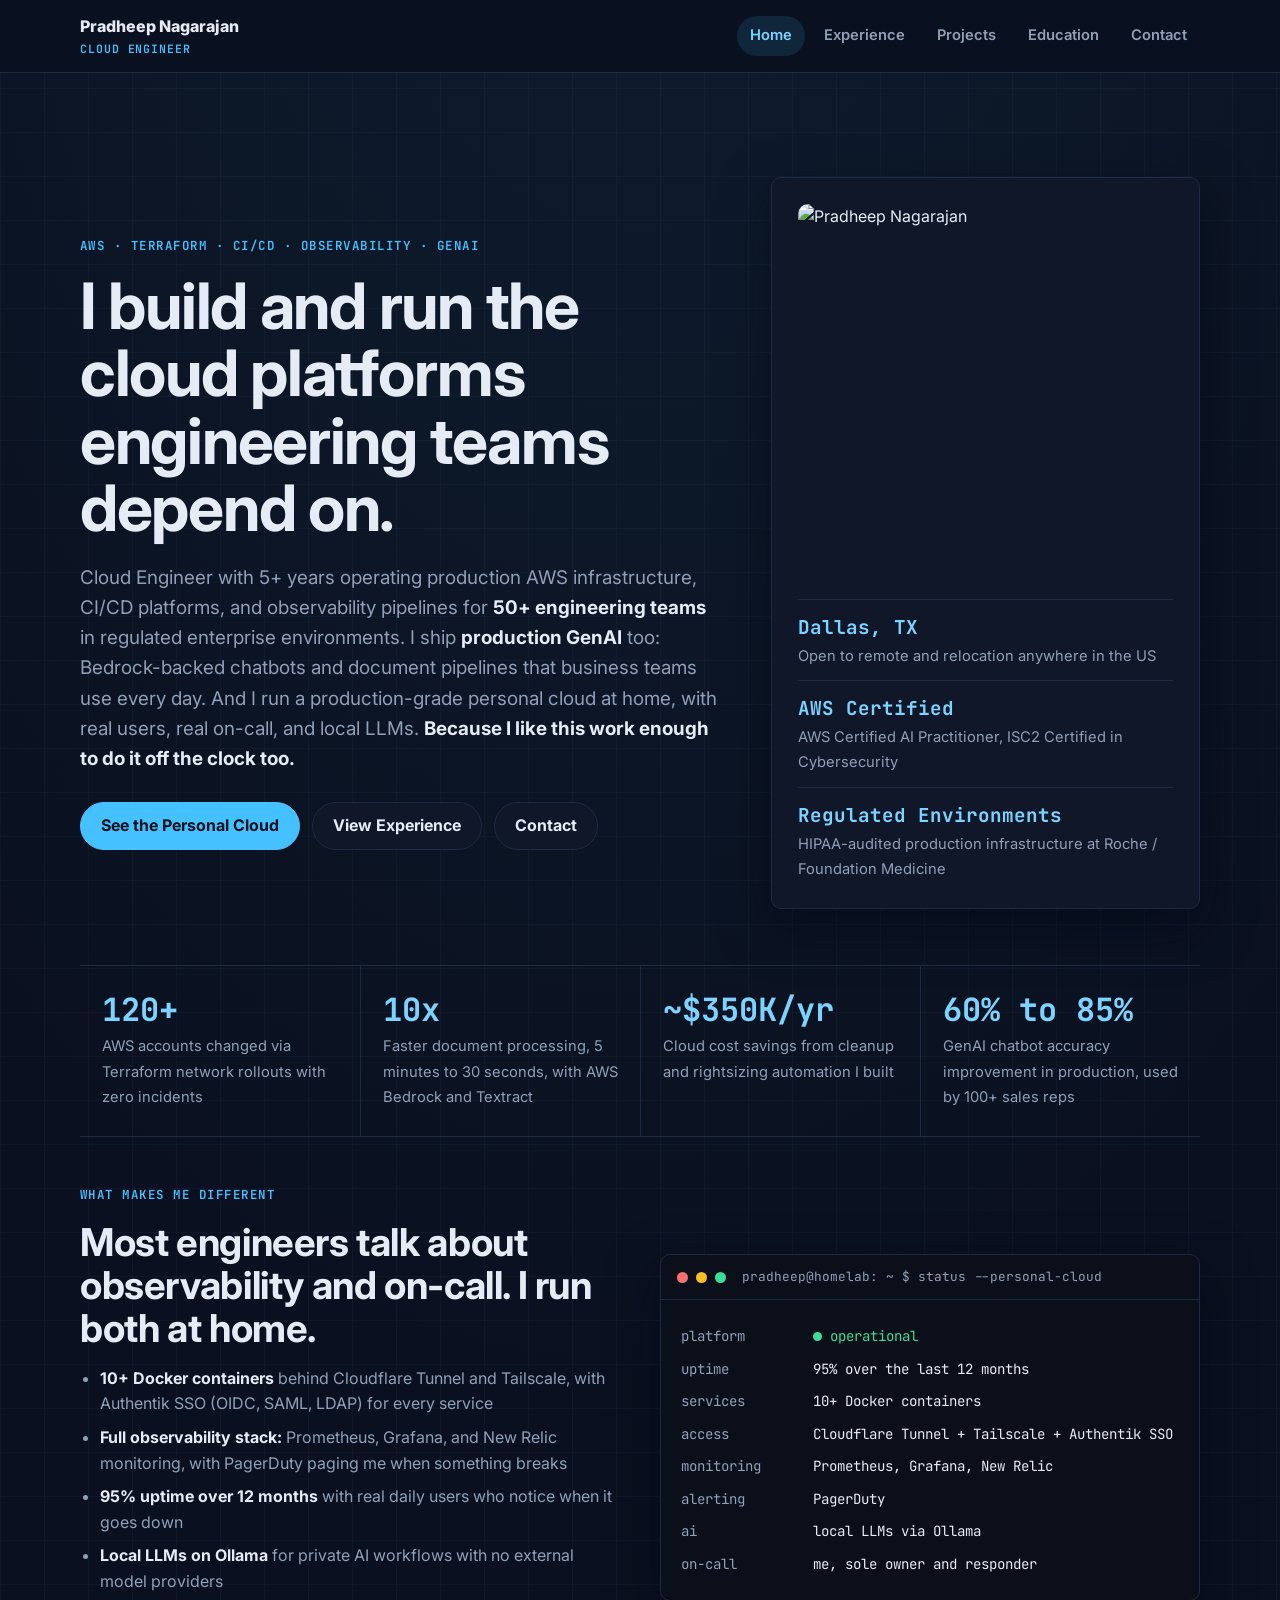
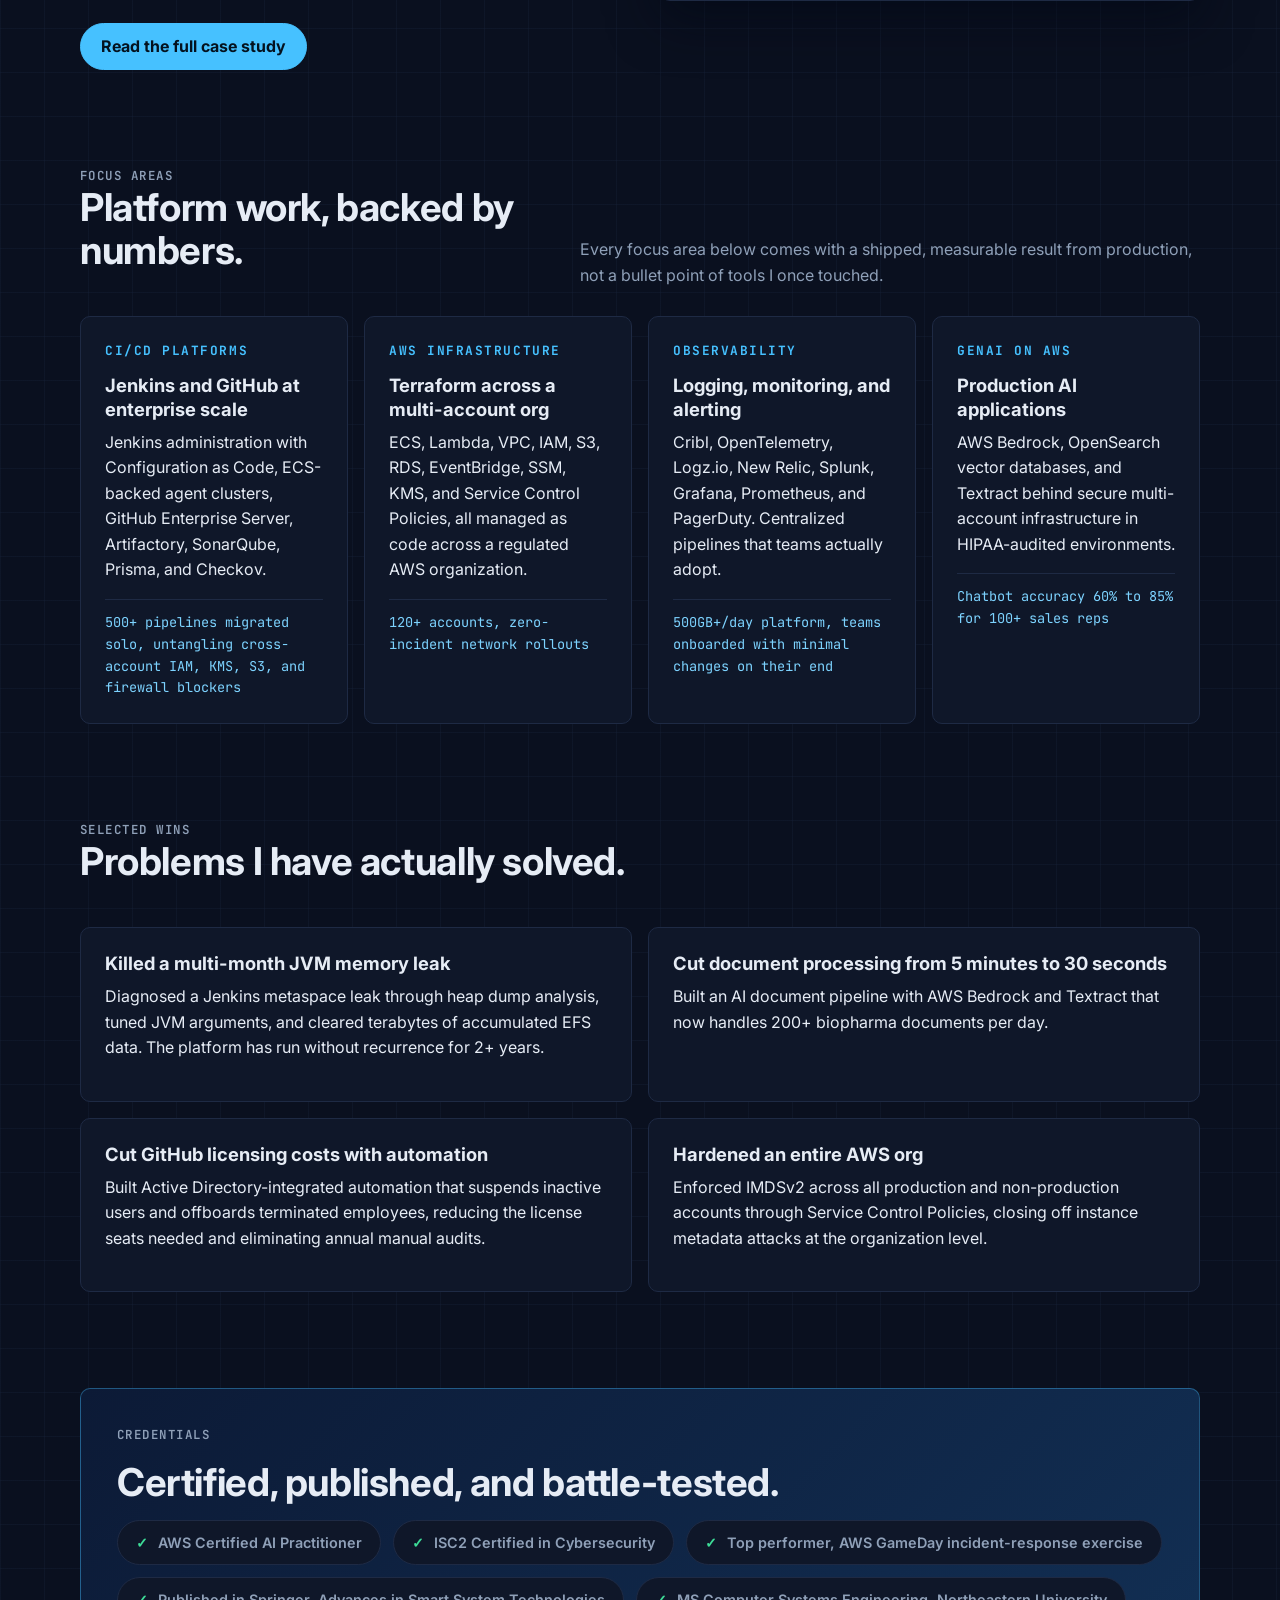
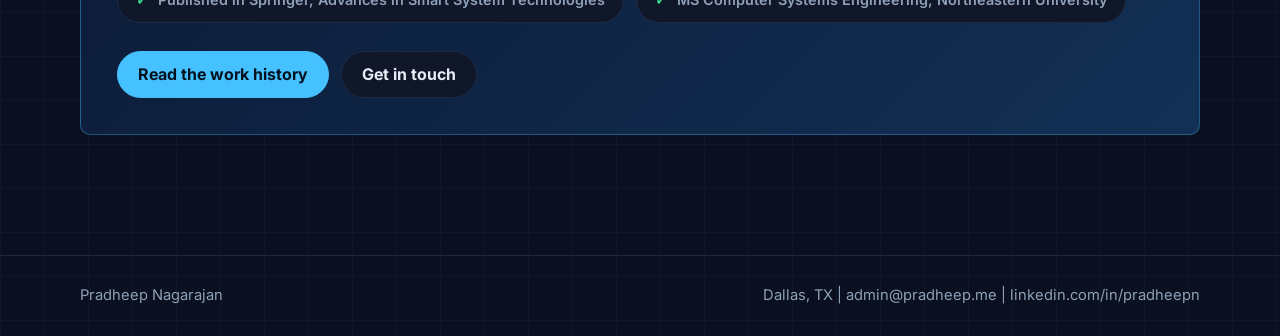
==== commit 76dac2c1: "Redesign portfolio around quantified impact and Personal Cloud Dark infrastructure-themed redesign: " ====
--- a/index.html
+++ b/index.html
@@ -3,9 +3,34 @@
 <head>
   <meta charset="utf-8">
   <meta name="viewport" content="width=device-width, initial-scale=1.0">
-  <meta name="description" content="Pradheep Nagarajan - Cloud Engineer focused on AWS, platform engineering, CI/CD, observability, security, automation, and AI infrastructure.">
+  <meta name="description" content="Pradheep Nagarajan, Cloud Engineer in Dallas, TX. 5+ years building AWS infrastructure, CI/CD platforms, observability pipelines, and GenAI applications for regulated enterprise environments.">
+  <meta property="og:type" content="website">
+  <meta property="og:title" content="Pradheep Nagarajan | Cloud Engineer">
+  <meta property="og:description" content="Cloud Engineer building AWS infrastructure, CI/CD platforms, and observability pipelines for 50+ engineering teams. Runs a production-grade personal cloud at home.">
+  <meta property="og:url" content="https://pradheep.me/">
+  <meta property="og:image" content="https://pradheep.me/dp.jpg">
+  <link rel="icon" href="data:image/svg+xml,%3Csvg xmlns='http://www.w3.org/2000/svg' viewBox='0 0 100 100'%3E%3Ctext y='.9em' font-size='90'%3E%E2%98%81%EF%B8%8F%3C/text%3E%3C/svg%3E">
   <title>Pradheep Nagarajan | Cloud Engineer</title>
-  <link rel="stylesheet" href="style.css?v=20260517">
+  <link rel="preconnect" href="https://fonts.googleapis.com">
+  <link rel="preconnect" href="https://fonts.gstatic.com" crossorigin>
+  <link href="https://fonts.googleapis.com/css2?family=Inter:wght@400;600;700;800&family=JetBrains+Mono:wght@400;500;700&display=swap" rel="stylesheet">
+  <link rel="stylesheet" href="style.css?v=20260706">
+  <script type="application/ld+json">
+  {
+    "@context": "https://schema.org",
+    "@type": "Person",
+    "name": "Pradheep Nagarajan",
+    "jobTitle": "Cloud Engineer",
+    "url": "https://pradheep.me",
+    "email": "mailto:admin@pradheep.me",
+    "address": { "@type": "PostalAddress", "addressLocality": "Dallas", "addressRegion": "TX", "addressCountry": "US" },
+    "sameAs": [
+      "https://www.linkedin.com/in/pradheepn/",
+      "https://github.com/npradheep/"
+    ],
+    "knowsAbout": ["AWS", "Terraform", "CI/CD", "Jenkins", "Observability", "Docker", "Python", "AWS Bedrock"]
+  }
+  </script>
 </head>
 <body>
   <header class="site-header">
@@ -24,72 +49,164 @@
   <main class="page">
     <section class="hero">
       <div>
-        <p class="eyebrow">AWS | CI/CD | Platform Engineering | GenAI Infrastructure</p>
-        <h1>Cloud Platform Engineer for AWS, CI/CD, and GenAI systems.</h1>
-        <p class="lead">Cloud Platform Engineer building reliable AWS infrastructure, enterprise CI/CD platforms, observability systems, and secure GenAI applications for regulated production environments.</p>
+        <p class="eyebrow">AWS &middot; Terraform &middot; CI/CD &middot; Observability &middot; GenAI</p>
+        <h1>I build and run the cloud platforms engineering teams depend on.</h1>
+        <p class="lead">Cloud Engineer with 5+ years operating production AWS infrastructure, CI/CD platforms, and observability pipelines for <strong>50+ engineering teams</strong> in regulated enterprise environments. I ship <strong>production GenAI</strong> too: Bedrock-backed chatbots and document pipelines that business teams use every day. And I run a production-grade personal cloud at home, with real users, real on-call, and local LLMs. <strong>Because I like this work enough to do it off the clock too.</strong></p>
         <div class="hero-actions">
-          <a class="button primary" href="experience.html">View Experience</a>
-          <a class="button secondary" href="contact.html">Get In Touch</a>
+          <a class="button primary" href="project.html#personal-cloud">See the Personal Cloud</a>
+          <a class="button secondary" href="experience.html">View Experience</a>
+          <a class="button secondary" href="contact.html">Contact</a>
         </div>
       </div>
       <aside class="hero-card" aria-label="Profile summary">
         <img class="profile-photo" src="dp.jpg" alt="Pradheep Nagarajan">
         <div class="quick-facts">
           <div class="fact">
-            <strong>5+ years</strong>
-            <span>Cloud platform, CI/CD, automation, and production infrastructure experience</span>
+            <strong>Dallas, TX</strong>
+            <span>Open to remote and relocation anywhere in the US</span>
           </div>
           <div class="fact">
-            <strong>Distributed Systems</strong>
-            <span>Experience managing cloud-native services, multi-account AWS infrastructure, CI/CD platforms, and cross-team developer workflows</span>
+            <strong>AWS Certified</strong>
+            <span>AWS Certified AI Practitioner, ISC2 Certified in Cybersecurity</span>
           </div>
           <div class="fact">
-            <strong>Observability and Reliability</strong>
-            <span>Experience setting up centralized logging, monitoring, alerting, audit pipelines, incident response workflows, and long-term platform stability improvements</span>
+            <strong>Regulated Environments</strong>
+            <span>HIPAA-audited production infrastructure at Roche / Foundation Medicine</span>
           </div>
         </div>
       </aside>
+    </section>
+
+    <section class="statband" aria-label="Career numbers">
+      <div class="stat">
+        <strong>120+</strong>
+        <span>AWS accounts changed via Terraform network rollouts with zero incidents</span>
+      </div>
+      <div class="stat">
+        <strong>10x</strong>
+        <span>Faster document processing, 5 minutes to 30 seconds, with AWS Bedrock and Textract</span>
+      </div>
+      <div class="stat">
+        <strong>~$350K/yr</strong>
+        <span>Cloud cost savings from cleanup and rightsizing automation I built</span>
+      </div>
+      <div class="stat">
+        <strong>60% to 85%</strong>
+        <span>GenAI chatbot accuracy improvement in production, used by 100+ sales reps</span>
+      </div>
+    </section>
+
+    <section class="section" aria-label="Personal cloud feature">
+      <div class="feature">
+        <div>
+          <p class="eyebrow">What Makes Me Different</p>
+          <h2>Most engineers talk about observability and on-call. I run both at home.</h2>
+          <ul>
+            <li><strong>10+ Docker containers</strong> behind Cloudflare Tunnel and Tailscale, with Authentik SSO (OIDC, SAML, LDAP) for every service</li>
+            <li><strong>Full observability stack:</strong> Prometheus, Grafana, and New Relic monitoring, with PagerDuty paging me when something breaks</li>
+            <li><strong>95% uptime over 12 months</strong> with real daily users who notice when it goes down</li>
+            <li><strong>Local LLMs on Ollama</strong> for private AI workflows with no external model providers</li>
+          </ul>
+          <div class="button-row">
+            <a class="button primary" href="project.html#personal-cloud">Read the full case study</a>
+          </div>
+        </div>
+        <div class="terminal" aria-label="Personal cloud status">
+          <div class="terminal-bar">
+            <span class="dot red"></span><span class="dot amber"></span><span class="dot green"></span>
+            <span class="terminal-title">pradheep@homelab: ~ $ status --personal-cloud</span>
+          </div>
+          <div class="terminal-body">
+            <div class="term-line"><span class="key">platform</span><span class="val ok"><span class="pulse"></span>operational</span></div>
+            <div class="term-line"><span class="key">uptime</span><span class="val">95% over the last 12 months</span></div>
+            <div class="term-line"><span class="key">services</span><span class="val">10+ Docker containers</span></div>
+            <div class="term-line"><span class="key">access</span><span class="val">Cloudflare Tunnel + Tailscale + Authentik SSO</span></div>
+            <div class="term-line"><span class="key">monitoring</span><span class="val">Prometheus, Grafana, New Relic</span></div>
+            <div class="term-line"><span class="key">alerting</span><span class="val">PagerDuty</span></div>
+            <div class="term-line"><span class="key">ai</span><span class="val">local LLMs via Ollama</span></div>
+            <div class="term-line"><span class="key">on-call</span><span class="val">me, sole owner and responder</span></div>
+          </div>
+        </div>
+      </div>
     </section>
 
     <section class="section">
       <div class="section-header">
         <div>
           <p class="eyebrow">Focus Areas</p>
-          <h2>Platform work with operational depth.</h2>
-        </div>
-        <p>My work sits at the intersection of infrastructure, developer experience, security, observability, automation, and production GenAI enablement.</p>
+          <h2>Platform work, backed by numbers.</h2>
+        </div>
+        <p>Every focus area below comes with a shipped, measurable result from production, not a bullet point of tools I once touched.</p>
+      </div>
+      <div class="grid four">
+        <article class="card">
+          <span class="metric">CI/CD Platforms</span>
+          <h3>Jenkins and GitHub at enterprise scale</h3>
+          <p>Jenkins administration with Configuration as Code, ECS-backed agent clusters, GitHub Enterprise Server, Artifactory, SonarQube, Prisma, and Checkov.</p>
+          <p class="proof">500+ pipelines migrated solo, untangling cross-account IAM, KMS, S3, and firewall blockers</p>
+        </article>
+        <article class="card">
+          <span class="metric">AWS Infrastructure</span>
+          <h3>Terraform across a multi-account org</h3>
+          <p>ECS, Lambda, VPC, IAM, S3, RDS, EventBridge, SSM, KMS, and Service Control Policies, all managed as code across a regulated AWS organization.</p>
+          <p class="proof">120+ accounts, zero-incident network rollouts</p>
+        </article>
+        <article class="card">
+          <span class="metric">Observability</span>
+          <h3>Logging, monitoring, and alerting</h3>
+          <p>Cribl, OpenTelemetry, Logz.io, New Relic, Splunk, Grafana, Prometheus, and PagerDuty. Centralized pipelines that teams actually adopt.</p>
+          <p class="proof">500GB+/day platform, teams onboarded with minimal changes on their end</p>
+        </article>
+        <article class="card">
+          <span class="metric">GenAI on AWS</span>
+          <h3>Production AI applications</h3>
+          <p>AWS Bedrock, OpenSearch vector databases, and Textract behind secure multi-account infrastructure in HIPAA-audited environments.</p>
+          <p class="proof">Chatbot accuracy 60% to 85% for 100+ sales reps</p>
+        </article>
+      </div>
+    </section>
+
+    <section class="section">
+      <div class="section-header">
+        <div>
+          <p class="eyebrow">Selected Wins</p>
+          <h2>Problems I have actually solved.</h2>
+        </div>
       </div>
       <div class="grid three">
         <article class="card">
-          <span class="metric">CI/CD</span>
-          <h3>Jenkins platform engineering</h3>
-          <p>Jenkins server administration, ECS-backed agent clusters, Configuration as Code, plugin management, JFrog/Artifactory, SonarQube, Prisma, and shared libraries.</p>
-        </article>
-        <article class="card">
-          <span class="metric">AWS</span>
-          <h3>Cloud infrastructure</h3>
-          <p>AWS ECS, VPC, Lambda, CloudWatch, CloudTrail, IAM, Bedrock, Terraform, CloudFormation, SSM, SCP, EventBridge, S3, and DynamoDB.</p>
-        </article>
-        <article class="card">
-          <span class="metric">Ops</span>
-          <h3>Security and observability</h3>
-          <p>Cribl, Logz.io, New Relic, Splunk audit pipelines, Prisma, CheckOv, JFrog Xray, IMDSv2 enforcement, dashboards, alarms, tracing, and compliance workflows.</p>
-        </article>
-        <article class="card">
-          <span class="metric">AI</span>
-          <h3>GenAI application infrastructure</h3>
-          <p>Secure production GenAI platforms using AWS Bedrock Knowledge Bases, OpenSearch vector databases, encrypted S3 ingestion, Lambda automation, Terraform, and controlled cross-account access patterns.</p>
+          <h3>Killed a multi-month JVM memory leak</h3>
+          <p>Diagnosed a Jenkins metaspace leak through heap dump analysis, tuned JVM arguments, and cleared terabytes of accumulated EFS data. The platform has run without recurrence for 2+ years.</p>
+        </article>
+        <article class="card">
+          <h3>Cut document processing from 5 minutes to 30 seconds</h3>
+          <p>Built an AI document pipeline with AWS Bedrock and Textract that now handles 200+ biopharma documents per day.</p>
+        </article>
+        <article class="card">
+          <h3>Cut GitHub licensing costs with automation</h3>
+          <p>Built Active Directory-integrated automation that suspends inactive users and offboards terminated employees, reducing the license seats needed and eliminating annual manual audits.</p>
+        </article>
+        <article class="card">
+          <h3>Hardened an entire AWS org</h3>
+          <p>Enforced IMDSv2 across all production and non-production accounts through Service Control Policies, closing off instance metadata attacks at the organization level.</p>
         </article>
       </div>
     </section>
 
     <section class="section">
       <div class="callout">
-        <p class="eyebrow">Recent Impact</p>
-        <h2>Enterprise platform engineering for regulated production environments.</h2>
-        <p>Led high-impact AWS, CI/CD, observability, and GenAI infrastructure initiatives that improved reliability, strengthened compliance, reduced manual operations, and supported production engineering teams.</p>
+        <p class="eyebrow">Credentials</p>
+        <h2>Certified, published, and battle-tested.</h2>
+        <div class="creds">
+          <span class="cred">AWS Certified AI Practitioner</span>
+          <span class="cred">ISC2 Certified in Cybersecurity</span>
+          <span class="cred">Top performer, AWS GameDay incident-response exercise</span>
+          <span class="cred">Published in Springer, Advances in Smart System Technologies</span>
+          <span class="cred">MS Computer Systems Engineering, Northeastern University</span>
+        </div>
         <div class="button-row">
           <a class="button primary" href="experience.html">Read the work history</a>
+          <a class="button secondary" href="contact.html">Get in touch</a>
         </div>
       </div>
     </section>
--- a/style.css
+++ b/style.css
@@ -1,17 +1,22 @@
 :root {
-  color-scheme: light;
-  --bg: #f6f8fb;
-  --surface: #ffffff;
-  --surface-strong: #eef3f8;
-  --text: #18202a;
-  --muted: #5d6b7a;
-  --line: #dbe3ec;
-  --accent: #1f6feb;
-  --accent-dark: #174ea6;
-  --accent-soft: #dceafe;
-  --shadow: 0 18px 50px rgba(22, 35, 55, 0.1);
-  --radius: 8px;
+  color-scheme: dark;
+  --bg: #0a101f;
+  --surface: #0f1729;
+  --surface-strong: #131e33;
+  --terminal: #0a0f1a;
+  --text: #e6ecf5;
+  --muted: #8fa0b8;
+  --line: #1e2a44;
+  --accent: #46c1ff;
+  --accent-strong: #7dd3ff;
+  --accent-soft: rgba(70, 193, 255, 0.12);
+  --green: #3ddc97;
+  --amber: #fbbf24;
+  --red: #f87171;
+  --shadow: 0 18px 50px rgba(2, 8, 20, 0.55);
+  --radius: 10px;
   --max: 1120px;
+  --mono: "JetBrains Mono", ui-monospace, "Cascadia Code", Consolas, monospace;
 }
 
 * {
@@ -25,6 +30,11 @@
 body {
   margin: 0;
   background: var(--bg);
+  background-image:
+    radial-gradient(ellipse 80% 50% at 50% -10%, rgba(70, 193, 255, 0.08), transparent),
+    linear-gradient(rgba(30, 42, 68, 0.25) 1px, transparent 1px),
+    linear-gradient(90deg, rgba(30, 42, 68, 0.25) 1px, transparent 1px);
+  background-size: 100% 100%, 44px 44px, 44px 44px;
   color: var(--text);
   font-family: Inter, "Segoe UI", Roboto, Arial, sans-serif;
   line-height: 1.6;
@@ -41,14 +51,18 @@
 
 img {
   max-width: 100%;
+}
+
+::selection {
+  background: rgba(70, 193, 255, 0.35);
 }
 
 .site-header {
   position: sticky;
   top: 0;
   z-index: 20;
-  border-bottom: 1px solid rgba(219, 227, 236, 0.85);
-  background: rgba(255, 255, 255, 0.92);
+  border-bottom: 1px solid var(--line);
+  background: rgba(10, 16, 31, 0.88);
   backdrop-filter: blur(16px);
 }
 
@@ -59,7 +73,7 @@
   gap: 24px;
   width: min(100% - 32px, var(--max));
   margin: 0 auto;
-  padding: 16px 0;
+  padding: 14px 0;
 }
 
 .brand {
@@ -70,30 +84,34 @@
 }
 
 .brand span {
-  color: var(--muted);
-  font-size: 0.78rem;
+  color: var(--accent);
+  font-family: var(--mono);
+  font-size: 0.72rem;
   font-weight: 600;
+  letter-spacing: 0.08em;
+  text-transform: uppercase;
 }
 
 .nav-links {
   display: flex;
   align-items: center;
-  gap: 8px;
+  gap: 6px;
   flex-wrap: wrap;
 }
 
 .nav-links a {
   border-radius: 999px;
   color: var(--muted);
-  font-size: 0.94rem;
-  font-weight: 700;
-  padding: 8px 12px;
+  font-size: 0.92rem;
+  font-weight: 600;
+  padding: 8px 13px;
+  transition: background 0.15s ease, color 0.15s ease;
 }
 
 .nav-links a:hover,
 .nav-links a.active {
   background: var(--accent-soft);
-  color: var(--accent-dark);
+  color: var(--accent-strong);
 }
 
 .page {
@@ -104,19 +122,19 @@
 
 .hero {
   display: grid;
-  grid-template-columns: minmax(0, 1.25fr) minmax(280px, 0.75fr);
+  grid-template-columns: minmax(0, 1.2fr) minmax(300px, 0.8fr);
   align-items: center;
-  gap: 44px;
-  min-height: calc(100vh - 74px);
-  padding: 36px 0 64px;
+  gap: 48px;
+  padding: 48px 0 56px;
 }
 
 .eyebrow {
-  color: var(--accent-dark);
-  font-size: 0.82rem;
-  font-weight: 800;
-  letter-spacing: 0.11em;
-  margin: 0 0 14px;
+  color: var(--accent);
+  font-family: var(--mono);
+  font-size: 0.78rem;
+  font-weight: 600;
+  letter-spacing: 0.12em;
+  margin: 0 0 16px;
   text-transform: uppercase;
 }
 
@@ -128,27 +146,33 @@
 }
 
 h1 {
-  font-size: clamp(2.75rem, 7vw, 5.8rem);
-  line-height: 0.96;
-  margin-bottom: 24px;
+  font-size: clamp(2.4rem, 5.4vw, 4rem);
+  line-height: 1.05;
+  letter-spacing: -0.02em;
+  margin-bottom: 22px;
 }
 
 h2 {
-  font-size: clamp(1.8rem, 4vw, 3rem);
-  line-height: 1.08;
+  font-size: clamp(1.6rem, 3.4vw, 2.4rem);
+  line-height: 1.12;
+  letter-spacing: -0.01em;
   margin-bottom: 16px;
 }
 
 h3 {
-  font-size: 1.18rem;
+  font-size: 1.15rem;
   line-height: 1.3;
   margin-bottom: 8px;
 }
 
 .lead {
   color: var(--muted);
-  font-size: clamp(1.05rem, 2vw, 1.25rem);
-  max-width: 760px;
+  font-size: clamp(1.02rem, 2vw, 1.18rem);
+  max-width: 720px;
+}
+
+.lead strong {
+  color: var(--text);
 }
 
 .hero-actions,
@@ -164,27 +188,37 @@
   border: 1px solid var(--line);
   border-radius: 999px;
   display: inline-flex;
-  font-weight: 800;
+  font-weight: 700;
   gap: 8px;
   justify-content: center;
   min-height: 44px;
-  padding: 10px 18px;
+  padding: 10px 20px;
+  transition: transform 0.15s ease, background 0.15s ease, border-color 0.15s ease;
+}
+
+.button:hover {
+  transform: translateY(-1px);
 }
 
 .button.primary {
   background: var(--accent);
   border-color: var(--accent);
-  color: white;
+  color: #04121f;
 }
 
 .button.primary:hover {
-  background: var(--accent-dark);
-  color: white;
+  background: var(--accent-strong);
+  color: #04121f;
 }
 
 .button.secondary {
   background: var(--surface);
   color: var(--text);
+}
+
+.button.secondary:hover {
+  border-color: var(--accent);
+  color: var(--accent-strong);
 }
 
 .hero-card {
@@ -192,7 +226,7 @@
   border: 1px solid var(--line);
   border-radius: var(--radius);
   box-shadow: var(--shadow);
-  padding: 28px;
+  padding: 26px;
 }
 
 .profile-photo {
@@ -216,7 +250,9 @@
 
 .fact strong {
   display: block;
-  font-size: 1.35rem;
+  font-family: var(--mono);
+  font-size: 1.2rem;
+  color: var(--accent-strong);
 }
 
 .fact span {
@@ -224,8 +260,41 @@
   font-size: 0.92rem;
 }
 
+/* Stat band */
+.statband {
+  border-top: 1px solid var(--line);
+  border-bottom: 1px solid var(--line);
+  display: grid;
+  grid-template-columns: repeat(4, minmax(0, 1fr));
+  gap: 0;
+}
+
+.stat {
+  border-left: 1px solid var(--line);
+  padding: 26px 22px;
+}
+
+.stat:first-child {
+  border-left: none;
+}
+
+.stat strong {
+  color: var(--accent-strong);
+  display: block;
+  font-family: var(--mono);
+  font-size: 2rem;
+  font-weight: 700;
+  line-height: 1.1;
+  margin-bottom: 6px;
+}
+
+.stat span {
+  color: var(--muted);
+  font-size: 0.92rem;
+}
+
 .section {
-  padding: 44px 0;
+  padding: 48px 0;
 }
 
 .section-header {
@@ -233,12 +302,13 @@
   display: flex;
   gap: 20px;
   justify-content: space-between;
-  margin-bottom: 24px;
+  margin-bottom: 28px;
 }
 
 .section-header p {
   color: var(--muted);
   max-width: 620px;
+  margin-bottom: 0;
 }
 
 .grid {
@@ -251,6 +321,10 @@
 }
 
 .grid.three {
+  grid-template-columns: repeat(2, minmax(0, 1fr));
+}
+
+.grid.four {
   grid-template-columns: repeat(4, minmax(0, 1fr));
 }
 
@@ -259,20 +333,50 @@
   border: 1px solid var(--line);
   border-radius: var(--radius);
   padding: 24px;
+  transition: border-color 0.15s ease, transform 0.15s ease;
+}
+
+.card:hover {
+  border-color: rgba(70, 193, 255, 0.4);
 }
 
 .card.highlight {
-  border-color: rgba(31, 111, 235, 0.32);
+  border-color: rgba(70, 193, 255, 0.45);
   box-shadow: var(--shadow);
 }
 
+.card .proof {
+  border-top: 1px solid var(--line);
+  color: var(--accent-strong);
+  font-family: var(--mono);
+  font-size: 0.85rem;
+  margin: 16px 0 0;
+  padding-top: 12px;
+}
+
 .metric {
-  color: var(--accent-dark);
+  color: var(--accent);
   display: block;
-  font-size: 2rem;
-  font-weight: 900;
-  line-height: 1;
-  margin-bottom: 8px;
+  font-family: var(--mono);
+  font-size: 0.8rem;
+  font-weight: 700;
+  letter-spacing: 0.12em;
+  margin-bottom: 12px;
+  text-transform: uppercase;
+}
+
+.repo-link {
+  font-family: var(--mono);
+  font-size: 0.85rem;
+  margin: 16px 0 0;
+}
+
+.repo-link a {
+  color: var(--accent);
+}
+
+.repo-link a:hover {
+  color: var(--accent-strong);
 }
 
 .tags {
@@ -287,9 +391,107 @@
   border: 1px solid var(--line);
   border-radius: 999px;
   color: var(--muted);
+  font-family: var(--mono);
+  font-size: 0.78rem;
+  font-weight: 500;
+  padding: 5px 11px;
+}
+
+/* Terminal card */
+.terminal {
+  background: var(--terminal);
+  border: 1px solid var(--line);
+  border-radius: var(--radius);
+  box-shadow: var(--shadow);
+  font-family: var(--mono);
   font-size: 0.88rem;
-  font-weight: 700;
-  padding: 6px 10px;
+  overflow: hidden;
+}
+
+.terminal-bar {
+  align-items: center;
+  border-bottom: 1px solid var(--line);
+  display: flex;
+  gap: 8px;
+  padding: 12px 16px;
+}
+
+.terminal-bar .dot {
+  border-radius: 50%;
+  display: inline-block;
+  height: 11px;
+  width: 11px;
+}
+
+.dot.red { background: var(--red); }
+.dot.amber { background: var(--amber); }
+.dot.green { background: var(--green); }
+
+.terminal-title {
+  color: var(--muted);
+  font-size: 0.8rem;
+  margin-left: 8px;
+}
+
+.terminal-body {
+  padding: 20px;
+}
+
+.term-line {
+  display: flex;
+  gap: 12px;
+  padding: 5px 0;
+}
+
+.term-line .key {
+  color: var(--muted);
+  flex-shrink: 0;
+  min-width: 120px;
+}
+
+.term-line .val {
+  color: var(--text);
+}
+
+.term-line .val.ok {
+  color: var(--green);
+}
+
+.pulse {
+  animation: pulse 2s ease-in-out infinite;
+  background: var(--green);
+  border-radius: 50%;
+  display: inline-block;
+  height: 9px;
+  margin-right: 8px;
+  width: 9px;
+}
+
+@keyframes pulse {
+  0%, 100% { opacity: 1; }
+  50% { opacity: 0.35; }
+}
+
+/* Featured split section */
+.feature {
+  display: grid;
+  grid-template-columns: minmax(0, 1fr) minmax(0, 1fr);
+  gap: 40px;
+  align-items: center;
+}
+
+.feature ul {
+  color: var(--muted);
+  margin: 0 0 20px;
+  padding-left: 20px;
+}
+
+.feature li {
+  margin-bottom: 8px;
+}
+
+.feature li strong {
+  color: var(--text);
 }
 
 .timeline {
@@ -304,6 +506,11 @@
   padding: 28px;
 }
 
+.role.highlight {
+  border-color: rgba(70, 193, 255, 0.45);
+  box-shadow: var(--shadow);
+}
+
 .role-header {
   display: flex;
   gap: 20px;
@@ -313,11 +520,24 @@
 
 .role-meta {
   color: var(--muted);
+  font-family: var(--mono);
+  font-size: 0.85rem;
+  font-weight: 500;
+}
+
+.role h3 {
+  color: var(--accent);
+  font-family: var(--mono);
+  font-size: 0.82rem;
   font-weight: 700;
+  letter-spacing: 0.1em;
+  margin: 26px 0 4px;
+  text-transform: uppercase;
 }
 
 .role ul,
 .project ul {
+  color: var(--muted);
   margin: 14px 0 0;
   padding-left: 20px;
 }
@@ -327,15 +547,97 @@
   margin-bottom: 10px;
 }
 
+.role li strong,
+.project li strong {
+  color: var(--text);
+}
+
+/* Case study */
+.case-study {
+  background: var(--surface);
+  border: 1px solid rgba(70, 193, 255, 0.45);
+  border-radius: var(--radius);
+  box-shadow: var(--shadow);
+  padding: 36px;
+}
+
+.case-study-grid {
+  display: grid;
+  gap: 40px;
+  grid-template-columns: minmax(0, 1.1fr) minmax(0, 0.9fr);
+  margin-top: 8px;
+}
+
+.case-study p {
+  color: var(--muted);
+}
+
+.case-study p strong {
+  color: var(--text);
+}
+
+.case-stats {
+  display: grid;
+  gap: 12px;
+  grid-template-columns: repeat(3, minmax(0, 1fr));
+  margin: 24px 0;
+}
+
+.case-stat {
+  background: var(--surface-strong);
+  border: 1px solid var(--line);
+  border-radius: var(--radius);
+  padding: 14px 16px;
+}
+
+.case-stat strong {
+  color: var(--accent-strong);
+  display: block;
+  font-family: var(--mono);
+  font-size: 1.35rem;
+}
+
+.case-stat span {
+  color: var(--muted);
+  font-size: 0.85rem;
+}
+
 .callout {
-  background: linear-gradient(135deg, #0f2557, #1f6feb);
+  background: linear-gradient(135deg, #0c1a36, #123055);
+  border: 1px solid rgba(70, 193, 255, 0.35);
   border-radius: var(--radius);
-  color: white;
-  padding: 28px;
+  padding: 36px;
 }
 
 .callout p {
-  color: rgba(255, 255, 255, 0.82);
+  color: var(--muted);
+  max-width: 720px;
+}
+
+.creds {
+  display: flex;
+  flex-wrap: wrap;
+  gap: 12px;
+}
+
+.cred {
+  align-items: center;
+  background: var(--surface);
+  border: 1px solid var(--line);
+  border-radius: 999px;
+  color: var(--muted);
+  display: inline-flex;
+  font-size: 0.9rem;
+  font-weight: 600;
+  gap: 10px;
+  padding: 10px 18px;
+}
+
+.cred::before {
+  color: var(--green);
+  content: "✓";
+  font-family: var(--mono);
+  font-weight: 700;
 }
 
 .footer {
@@ -353,10 +655,34 @@
   margin: 0 auto;
 }
 
+@media (max-width: 900px) {
+  .statband {
+    grid-template-columns: repeat(2, minmax(0, 1fr));
+  }
+
+  .stat:nth-child(3) {
+    border-left: none;
+  }
+
+  .stat {
+    border-top: 1px solid var(--line);
+  }
+
+  .stat:first-child,
+  .stat:nth-child(2) {
+    border-top: none;
+  }
+
+  .grid.four {
+    grid-template-columns: repeat(2, minmax(0, 1fr));
+  }
+}
+
 @media (max-width: 820px) {
   .nav {
     align-items: flex-start;
     flex-direction: column;
+    gap: 10px;
   }
 
   .nav-links {
@@ -364,14 +690,19 @@
   }
 
   .hero,
+  .feature,
+  .case-study-grid,
   .grid.two,
   .grid.three {
     grid-template-columns: 1fr;
   }
 
   .hero {
-    min-height: auto;
     padding: 28px 0 36px;
+  }
+
+  .case-stats {
+    grid-template-columns: repeat(3, minmax(0, 1fr));
   }
 
   .section-header,
@@ -398,7 +729,7 @@
   }
 
   .nav-links a {
-    font-size: 0.86rem;
+    font-size: 0.85rem;
     padding: 6px 9px;
   }
 
@@ -408,12 +739,12 @@
   }
 
   h1 {
-    font-size: clamp(2.15rem, 12vw, 3rem);
+    font-size: clamp(2rem, 10vw, 2.7rem);
     margin-bottom: 16px;
   }
 
   h2 {
-    font-size: 1.65rem;
+    font-size: 1.55rem;
   }
 
   .lead {
@@ -428,8 +759,32 @@
   .hero-card,
   .card,
   .role,
-  .callout {
+  .callout,
+  .case-study {
     padding: 18px;
+  }
+
+  .statband {
+    grid-template-columns: 1fr;
+  }
+
+  .stat {
+    border-left: none;
+    border-top: 1px solid var(--line);
+    padding: 18px 4px;
+  }
+
+  .stat:first-child,
+  .stat:nth-child(2) {
+    border-top: 1px solid var(--line);
+  }
+
+  .stat:first-child {
+    border-top: none;
+  }
+
+  .case-stats {
+    grid-template-columns: 1fr;
   }
 
   .profile-photo {
@@ -446,10 +801,15 @@
   }
 
   .fact strong {
-    font-size: 1.12rem;
+    font-size: 1.05rem;
   }
 
   .section {
     padding: 28px 0;
   }
-}
+
+  .term-line {
+    flex-direction: column;
+    gap: 0;
+  }
+}
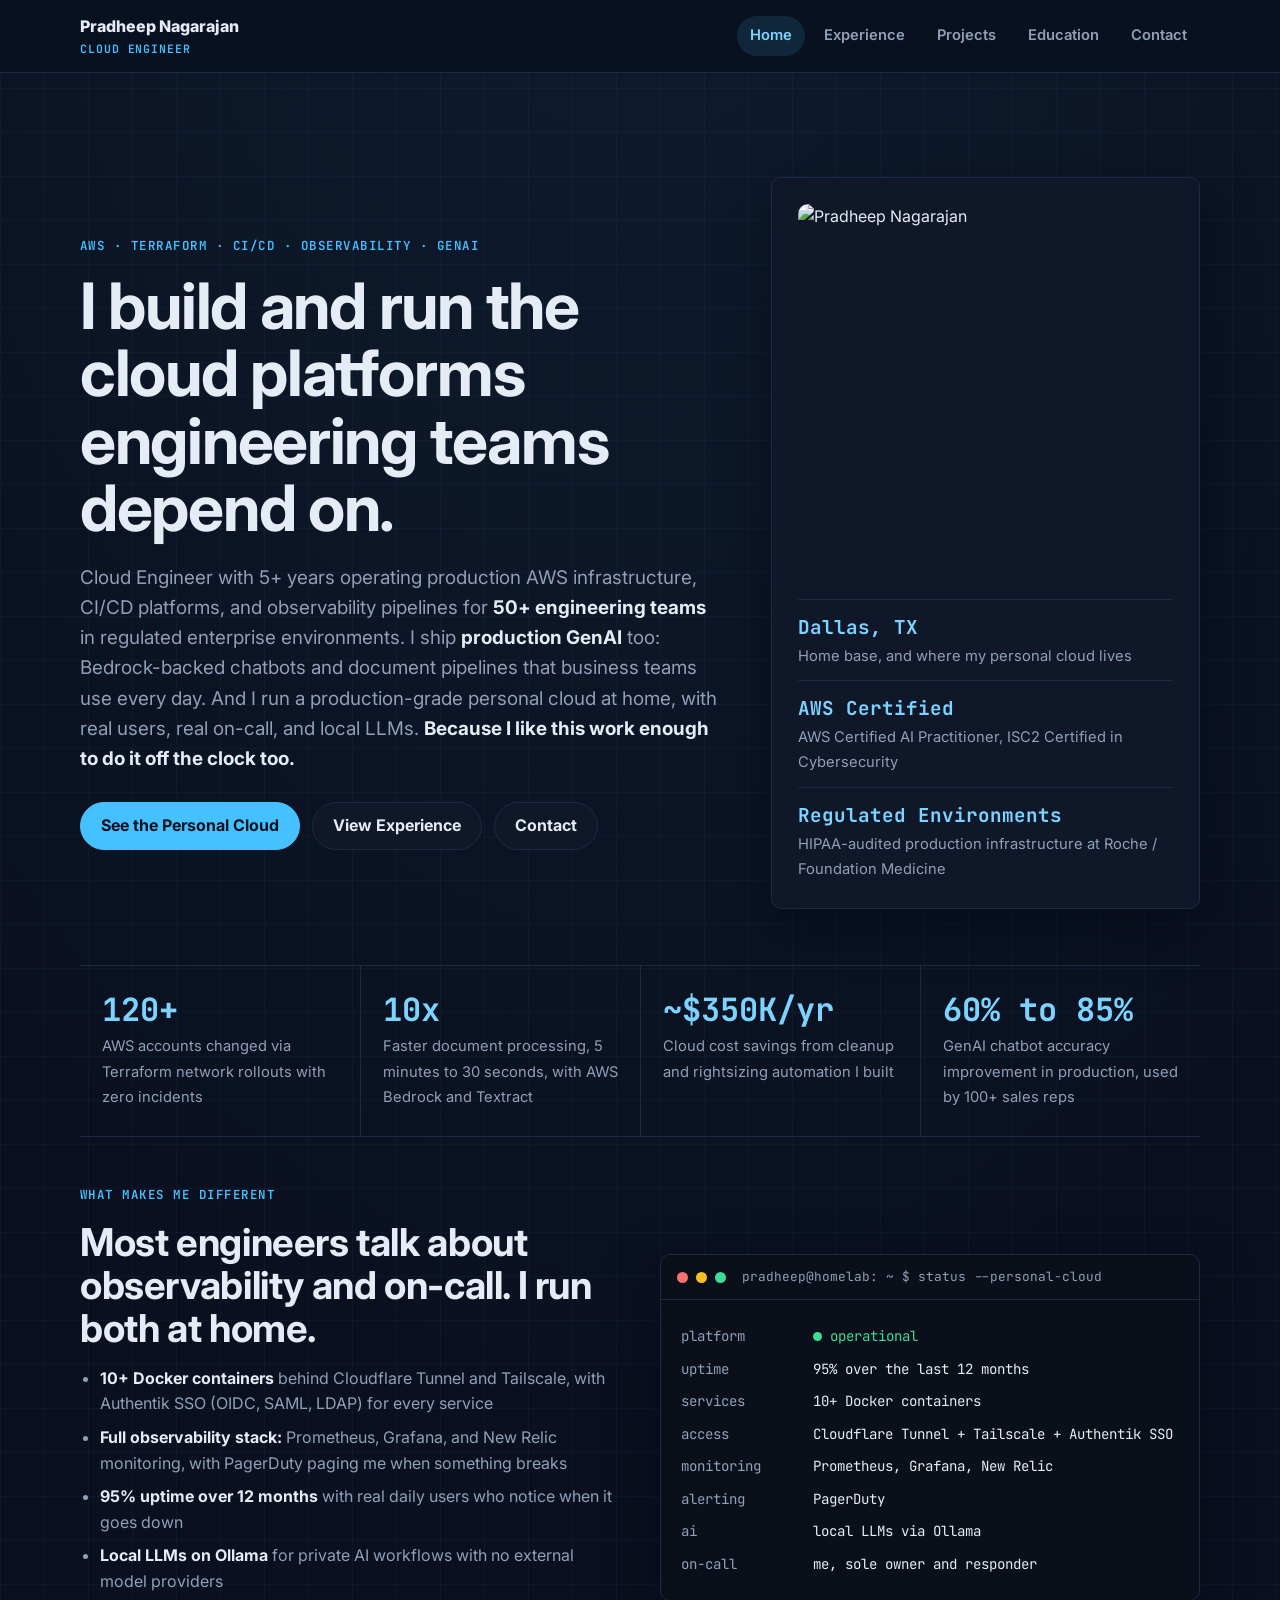
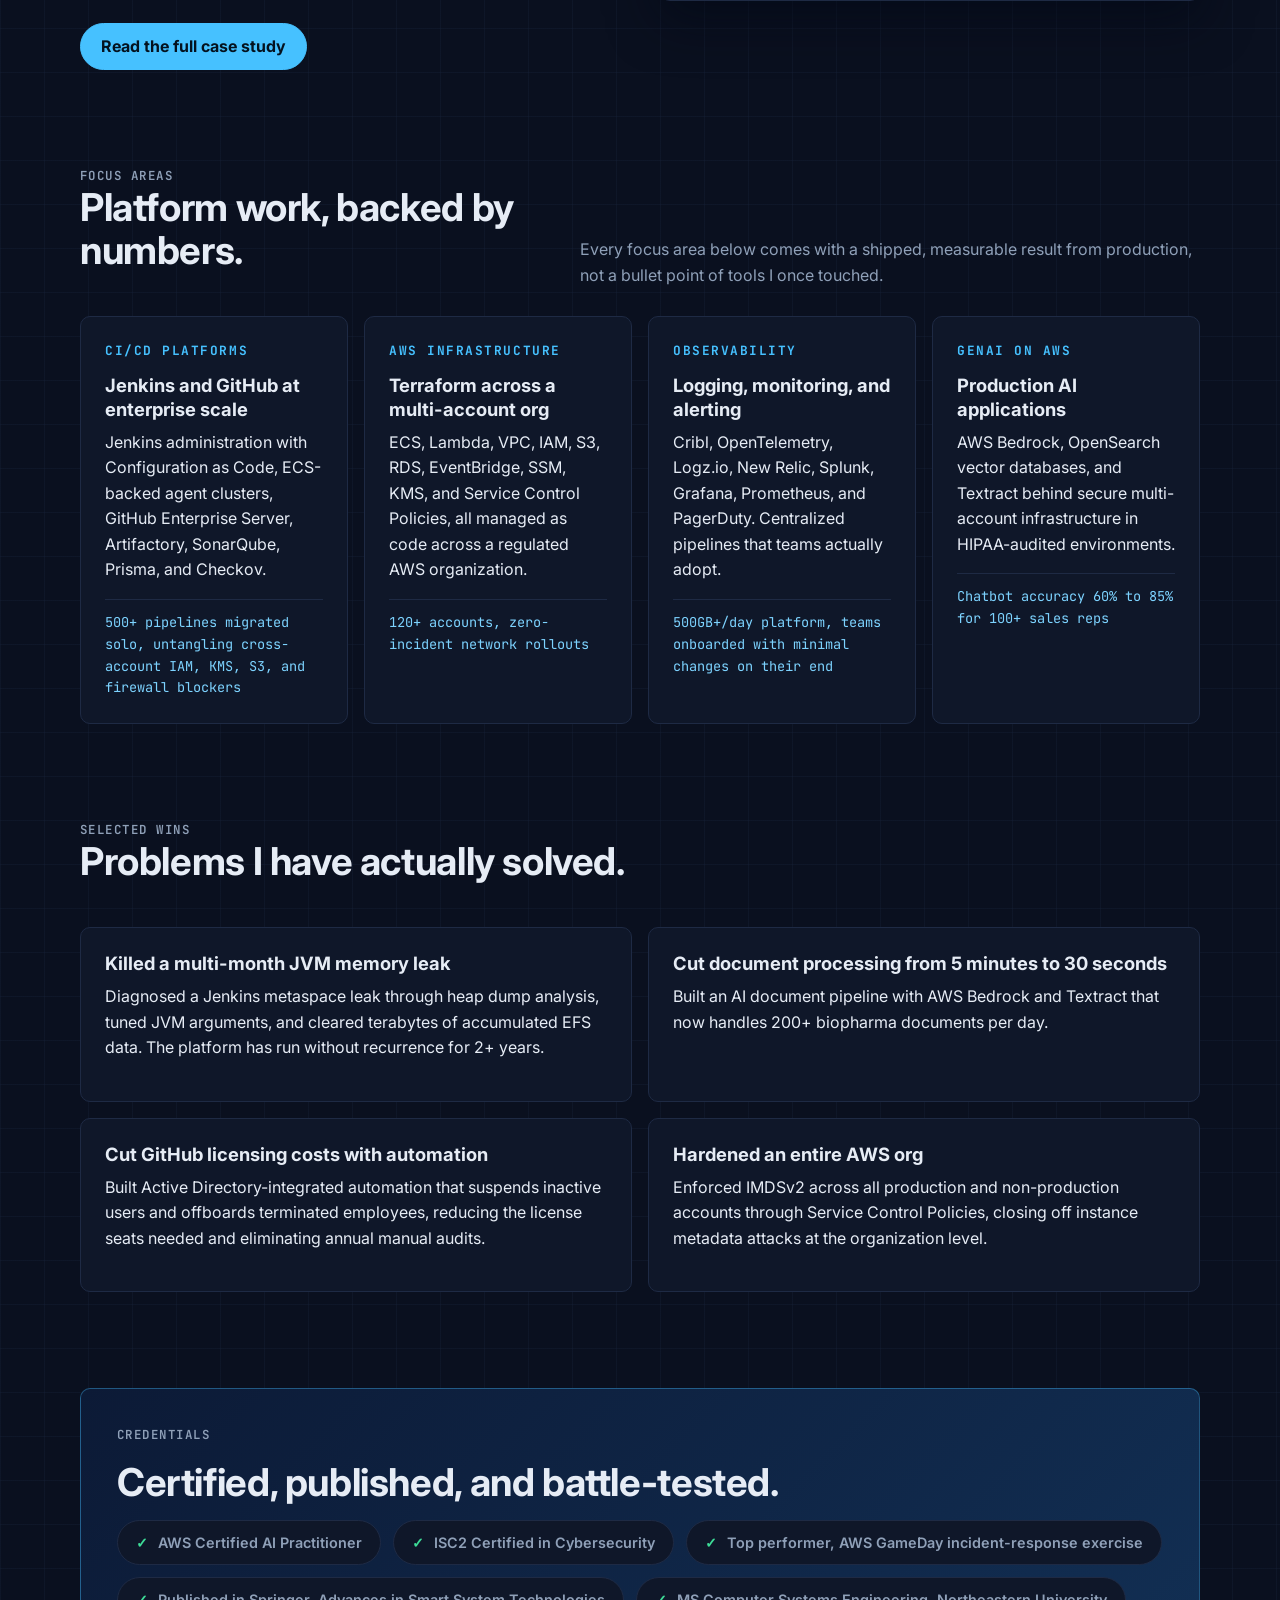
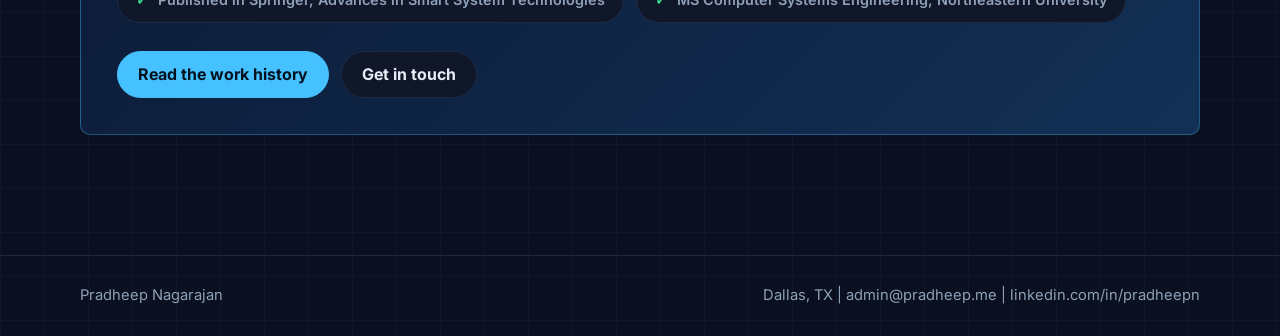
==== commit 2f28b042: "Remove job-seeking language and ignore draft redesign variants Contact and hero copy are now evergre" ====
--- a/index.html
+++ b/index.html
@@ -63,7 +63,7 @@
         <div class="quick-facts">
           <div class="fact">
             <strong>Dallas, TX</strong>
-            <span>Open to remote and relocation anywhere in the US</span>
+            <span>Home base, and where my personal cloud lives</span>
           </div>
           <div class="fact">
             <strong>AWS Certified</strong>
